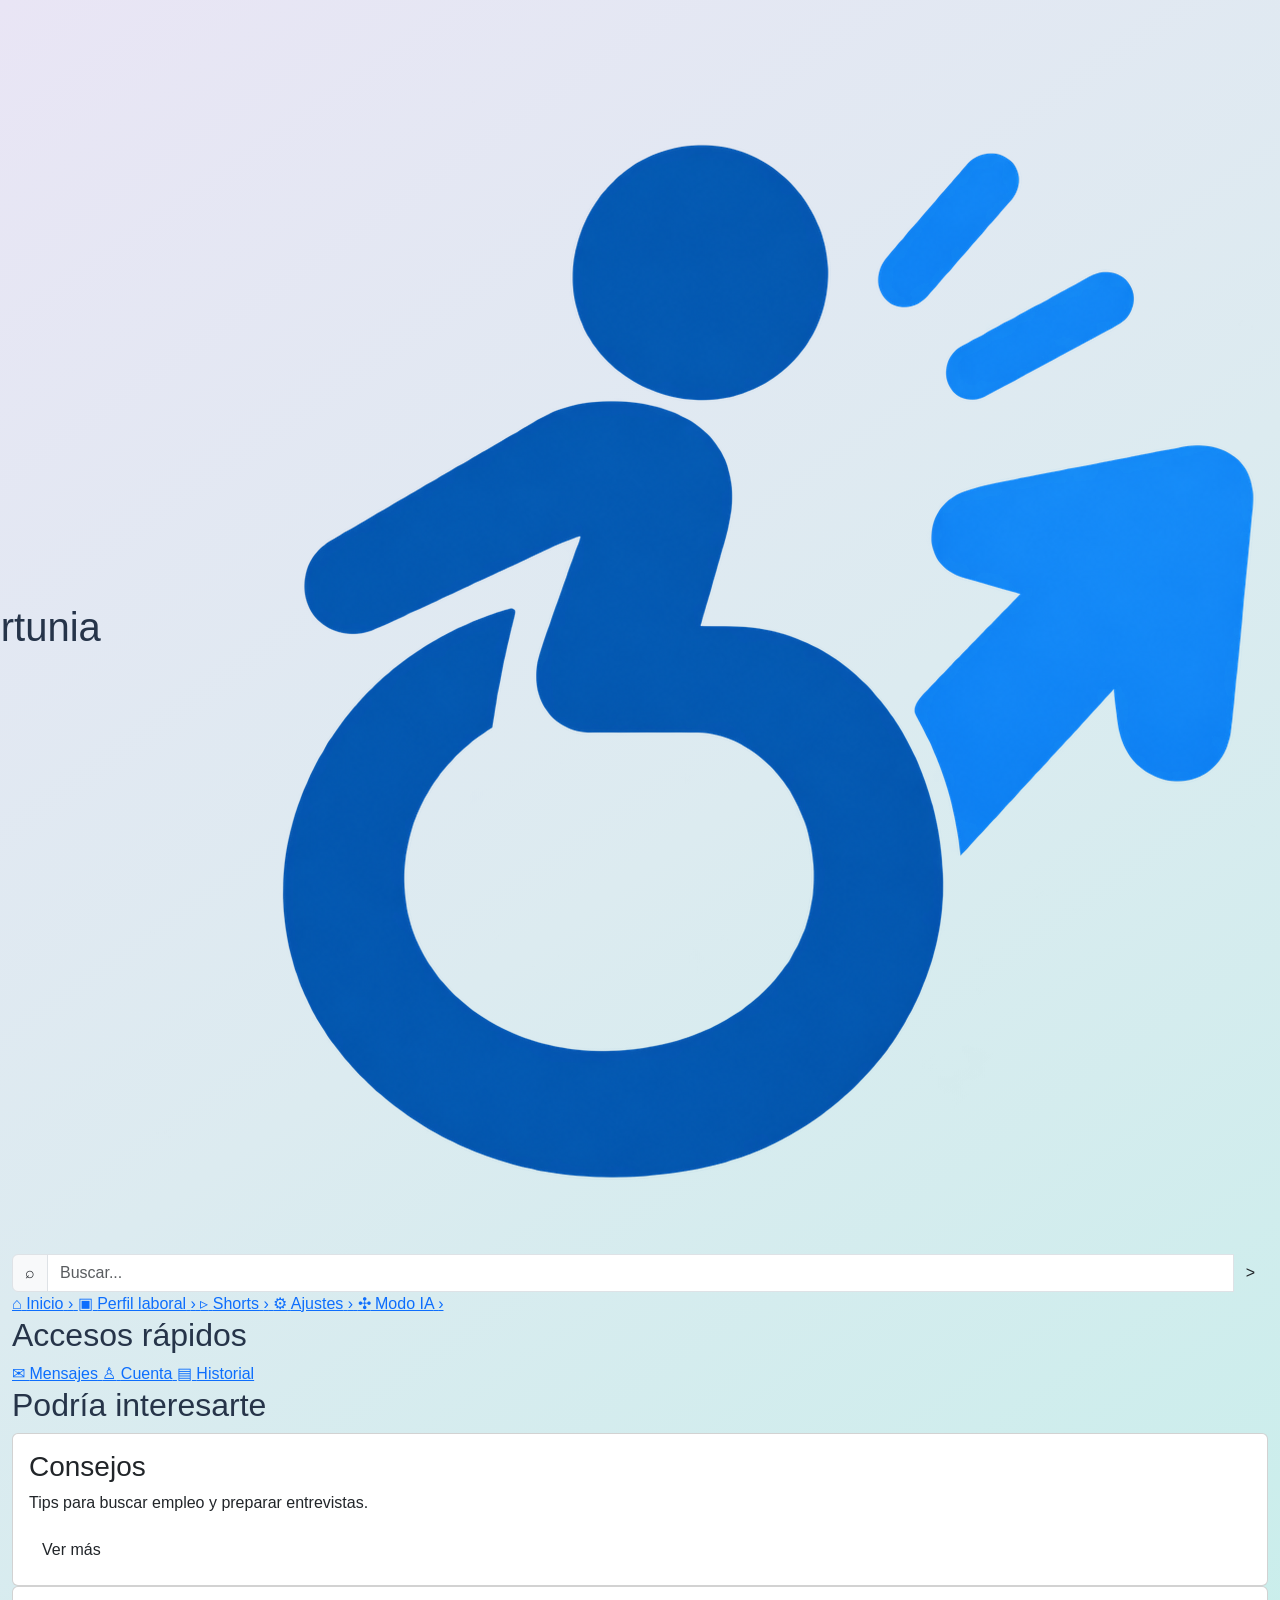
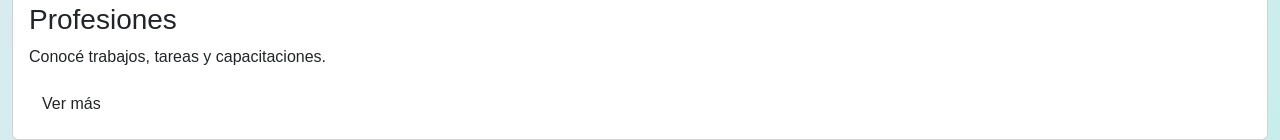
==== index.html @ 38dc9d07 "Vincule perfil laboral con home" ====
<!DOCTYPE html>
<html lang="es">
<head>
    <meta charset="UTF-8">
    <meta name="viewport" content="width=device-width, initial-scale=1.0">

    <title>Oportunia - Inicio</title>

    
    <link
        href="https://cdn.jsdelivr.net/npm/bootstrap@5.3.8/dist/css/bootstrap.min.css"
        rel="stylesheet"
    >

    
    <link rel="stylesheet" href="style.css">
</head>

<body>

    <main class="home-page container-fluid">

        
        <header class="app-header d-flex justify-content-center align-items-center">

            <h1 class="app-title mb-0">Oportunia</h1>

            
            <img
                src="./img/logo de Oportunia.png"
                alt="Logo de Oportunia"
                class="Logo_Oportunia"
            >

        </header>

        
        <form class="search-box input-group" role="search">

            <span class="input-group-text search-icon" aria-hidden="true">
                ⌕
            </span>

            <input
                type="search"
                class="form-control"
                placeholder="Buscar..."
                aria-label="Buscar"
            >

            <button
                class="btn search-button"
                type="submit"
                aria-label="Buscar"
            >
                &gt;
            </button>

        </form>


<nav class="main-menu" aria-label="Menú principal">
    <a href="#" class="menu-item active">
        <span>⌂</span>
        <span>Inicio</span>
        <span class="arrow">›</span>
    </a>

    <a href="perfil laboral/perfillaboral.html" class="menu-item">
        <span>▣</span>
        <span>Perfil laboral</span>
        <span class="arrow">›</span>
    </a>

    <a href="#" class="menu-item">
        <span>▹</span>
        <span>Shorts</span>
        <span class="arrow">›</span>
    </a>

    <a href="ajustes.html" class="menu-item">
        <span>⚙</span>
        <span>Ajustes</span>
        <span class="arrow">›</span>
    </a>

    <a href="#" class="menu-item">
        <span>✣</span>
        <span>Modo IA</span>
        <span class="arrow">›</span>
    </a>
</nav>


<section class="quick-access">
    <h2>Accesos rápidos</h2>

    <div class="quick-grid">
        <a href="#" class="quick-card">
            <span>✉</span>
            <span>Mensajes</span>
        </a>

        <a href="#" class="quick-card">
            <span>♙</span>
            <span>Cuenta</span>
        </a>

        <a href="#" class="quick-card">
            <span>▤</span>
            <span>Historial</span>
        </a>
    </div>
</section>


<section class="recommendations">
    <h2>Podría interesarte</h2>

    <div class="recommendation-grid">

        
        <article class="recommendation-card card">
            <div class="card-body">
                <div class="recommendation-icon" aria-hidden="true">
                    <i class="bi bi-lightbulb"></i>
                </div>

                <h3 class="card-title">Consejos</h3>

                <p class="card-text">
                    Tips para buscar empleo y preparar entrevistas.
                </p>

                <a href="#" class="btn recommendation-button">
                    Ver más
                </a>
            </div>
        </article>

        
        <article class="recommendation-card card">
            <div class="card-body">
                <div class="recommendation-icon" aria-hidden="true">
                    <i class="bi bi-briefcase"></i>
                </div>

                <h3 class="card-title">Profesiones</h3>

                <p class="card-text">
                    Conocé trabajos, tareas y capacitaciones.
                </p>

                <a href="#" class="btn recommendation-button">
                    Ver más
                </a>
            </div>
        </article>

    </div>
</section>

    </main>

</body>
</html>
---- style.css ----
* {
    box-sizing: border-box;
}

body {
    margin: 0;
    min-height: 100vh;
    font-family: Arial, Helvetica, sans-serif;
    color: #263449;
    background: linear-gradient(
        145deg,
        #e9e5f5 0%,
        #dcebf0 50%,
        #c8eeeb 100%
    );
}

.ajustes-container {
    min-height: 100vh;
    display: flex;
    justify-content: center;
    align-items: center;
    padding: 40px 20px;
}

.ajustes-panel {
    width: 100%;
    max-width: 430px;
    padding: 26px 22px 24px;
    border-radius: 24px;
    background: rgba(239, 241, 249, 0.60);
    box-shadow: 0 12px 35px rgba(57, 70, 101, 0.10);
}


.ajustes-header {
    display: flex;
    justify-content: center;
    align-items: center;
    gap: 12px;
    margin-bottom: 30px;
}

.ajustes-header i {
    font-size: 34px;
    color: #263449;
}

.ajustes-header h1 {
    margin: 0;
    font-size: 30px;
    font-weight: 500;
    color: #263449;
}

.menu-ajustes {
    display: flex;
    flex-direction: column;
    gap: 8px;
    margin-bottom: 34px;
}

.opcion-ajuste {
    min-height: 47px;
    display: flex;
    align-items: center;
    gap: 12px;
    padding: 9px 15px;
    border: 1px solid rgba(255, 255, 255, 0.8);
    border-radius: 28px;
    background: rgba(250, 247, 255, 0.75);
    color: #29374b;
    text-decoration: none;
    font-size: 17px;
    transition: background-color 0.2s, transform 0.2s;
}

.opcion-ajuste > i:first-child {
    width: 24px;
    font-size: 23px;
    text-align: center;
    flex-shrink: 0;
}

.opcion-ajuste span {
    flex: 1;
}

.opcion-ajuste .flecha {
    font-size: 15px;
}

.opcion-ajuste:hover {
    background: #ffffff;
    color: #1d5368;
    transform: translateX(3px);
}

.accesibilidad-panel {
    padding: 13px 12px;
    border-radius: 22px;
    background: rgba(225, 244, 238, 0.48);
}

.configuracion {
    margin-bottom: 15px;
}

.configuracion:last-child {
    margin-bottom: 0;
}

.titulo-configuracion {
    display: flex;
    align-items: center;
    gap: 10px;
    min-width: 0;
}

.titulo-configuracion > i {
    width: 25px;
    flex-shrink: 0;
    font-size: 24px;
    text-align: center;
}

.titulo-configuracion h2 {
    margin: 0;
    font-size: 17px;
    font-weight: 400;
    line-height: 1.3;
    color: #46596b;
}

.ajustes-container {
    min-height: 100vh;
    width: 100%;
    padding: 50px 7%;
    display: flex;
    justify-content: center;
    align-items: flex-start;
}

.ajustes-panel {
    width: 100%;
    max-width: 1100px;
    padding: 35px 45px;
    border-radius: 24px;
    background: rgba(239, 241, 249, 0.75);
    box-shadow: 0 12px 35px rgba(57, 70, 101, 0.10);
}

.ajustes-header {
    display: flex;
    justify-content: center;
    align-items: center;
    gap: 12px;
    width: 100%;
    margin-bottom: 30px;
    text-align: center;
}

.menu-ajustes {
    display: grid;
    grid-template-columns: repeat(2, minmax(0, 1fr));
    gap: 14px;
    margin-bottom: 35px;
}

.opcion-ajuste {
    min-height: 55px;
    padding: 12px 18px;
}

.accesibilidad-panel {
    max-width: 100%;
    padding: 22px;
}

.configuracion {
    margin-bottom: 20px;
}

.titulo-configuracion h2 {
    font-size: 18px;
}

@media (max-width: 576px) {
    .ajustes-container {
        padding: 16px 12px;
    }

    .ajustes-panel {
        padding: 22px 15px;
        border-radius: 22px;
    }

    .ajustes-header {
        justify-content: center;
        margin-bottom: 25px;
    }

    .menu-ajustes {
        grid-template-columns: 1fr;
        gap: 8px;
        margin-bottom: 28px;
    }

    .opcion-ajuste {
        min-height: 46px;
        padding: 9px 13px;
    }

    .accesibilidad-panel {
        padding: 13px 10px;
    }

    .titulo-configuracion h2 {
        font-size: 15px;
    }
}
@media (max-width: 400px) {
    .ajustes-container {
        padding: 12px 8px;
    }

    .ajustes-panel {
        padding: 18px 10px;
    }

    .opcion-ajuste {
        font-size: 14px;
        gap: 8px;
    }
}

.opciones-texto {
    display: flex;
    align-items: center;
    justify-content: space-between;
    flex-wrap: wrap;
    gap: 7px;
    margin-top: 10px;
    padding-left: 4px;
}

.opciones-texto label {
    display: inline-flex;
    align-items: center;
    gap: 4px;
    font-size: 12px;
    color: #526474;
    cursor: pointer;
}

.opciones-texto input {
    accent-color: #39b9c0;
    cursor: pointer;
}

.opciones-texto {
    display: flex;
    align-items: center;
    justify-content: space-between;
    flex-wrap: wrap;
    gap: 12px;
    margin-top: 14px;
    padding-left: 4px;
}

.opciones-texto label {
    display: inline-flex;
    align-items: center;
    gap: 7px;
    font-size: 15px;
    color: #526474;
    cursor: pointer;
}

.opciones-texto input {
    width: 18px;
    height: 18px;
    accent-color: #35b9c2;
    cursor: pointer;
}

.fila-configuracion {
    display: flex;
    align-items: center;
    justify-content: space-between;
    gap: 10px;
    min-height: 35px;
}

.fila-configuracion .titulo-configuracion {
    flex: 1;
}

.fila-configuracion small {
    display: block;
    margin-top: 1px;
    font-size: 12px;
    color: #526474;
}

.switch {
    position: relative;
    display: inline-block;
    width: 43px;
    height: 25px;
    flex-shrink: 0;
    cursor: pointer;
}

.switch input {
    width: 0;
    height: 0;
    opacity: 0;
}

.slider {
    position: absolute;
    inset: 0;
    border: 1px solid #c5d1d2;
    border-radius: 30px;
    background-color: #e6e9e9;
    transition: 0.25s;
}

.slider::before {
    content: "";
    position: absolute;
    width: 17px;
    height: 17px;
    left: 3px;
    top: 3px;
    border-radius: 50%;
    background: #ffffff;
    box-shadow: 0 1px 3px rgba(0, 0, 0, 0.15);
    transition: 0.25s;
}

.switch input:checked + .slider {
    background-color: #35b9c2;
    border-color: #35b9c2;
}

.switch input:checked + .slider::before {
    transform: translateX(18px);
}

.switch input:focus-visible + .slider {
    outline: 3px solid #536bc5;
    outline-offset: 3px;
}

@media (max-width: 576px) {
    .ajustes-container {
        padding: 16px 12px;
        align-items: flex-start;
    }

    .ajustes-panel {
        max-width: 100%;
        padding: 22px 15px 20px;
        border-radius: 22px;
        box-shadow: none;
    }

    .ajustes-header {
        margin-bottom: 25px;
    }

    .ajustes-header i {
        font-size: 30px;
    }

    .ajustes-header h1 {
        font-size: 27px;
    }

    .menu-ajustes {
        gap: 8px;
        margin-bottom: 28px;
    }

    .opcion-ajuste {
        min-height: 46px;
        padding: 9px 13px;
        font-size: 16px;
    }

    .opcion-ajuste > i:first-child {
        font-size: 22px;
    }

    .accesibilidad-panel {
        padding: 13px 10px;
    }

    .titulo-configuracion h2 {
        font-size: 15px;
    }

    .titulo-configuracion > i {
        font-size: 22px;
        width: 23px;
    }

    .opciones-texto {
        gap: 6px;
    }

    .opciones-texto label {
        font-size: 11px;
    }
}

@media (max-width: 360px) {
    .ajustes-panel {
        padding-right: 10px;
        padding-left: 10px;
    }

    .opcion-ajuste {
        gap: 8px;
        font-size: 14px;
    }

    .titulo-configuracion h2 {
        font-size: 14px;
    }

    .opciones-texto {
        justify-content: flex-start;
        gap: 10px;
    }
}
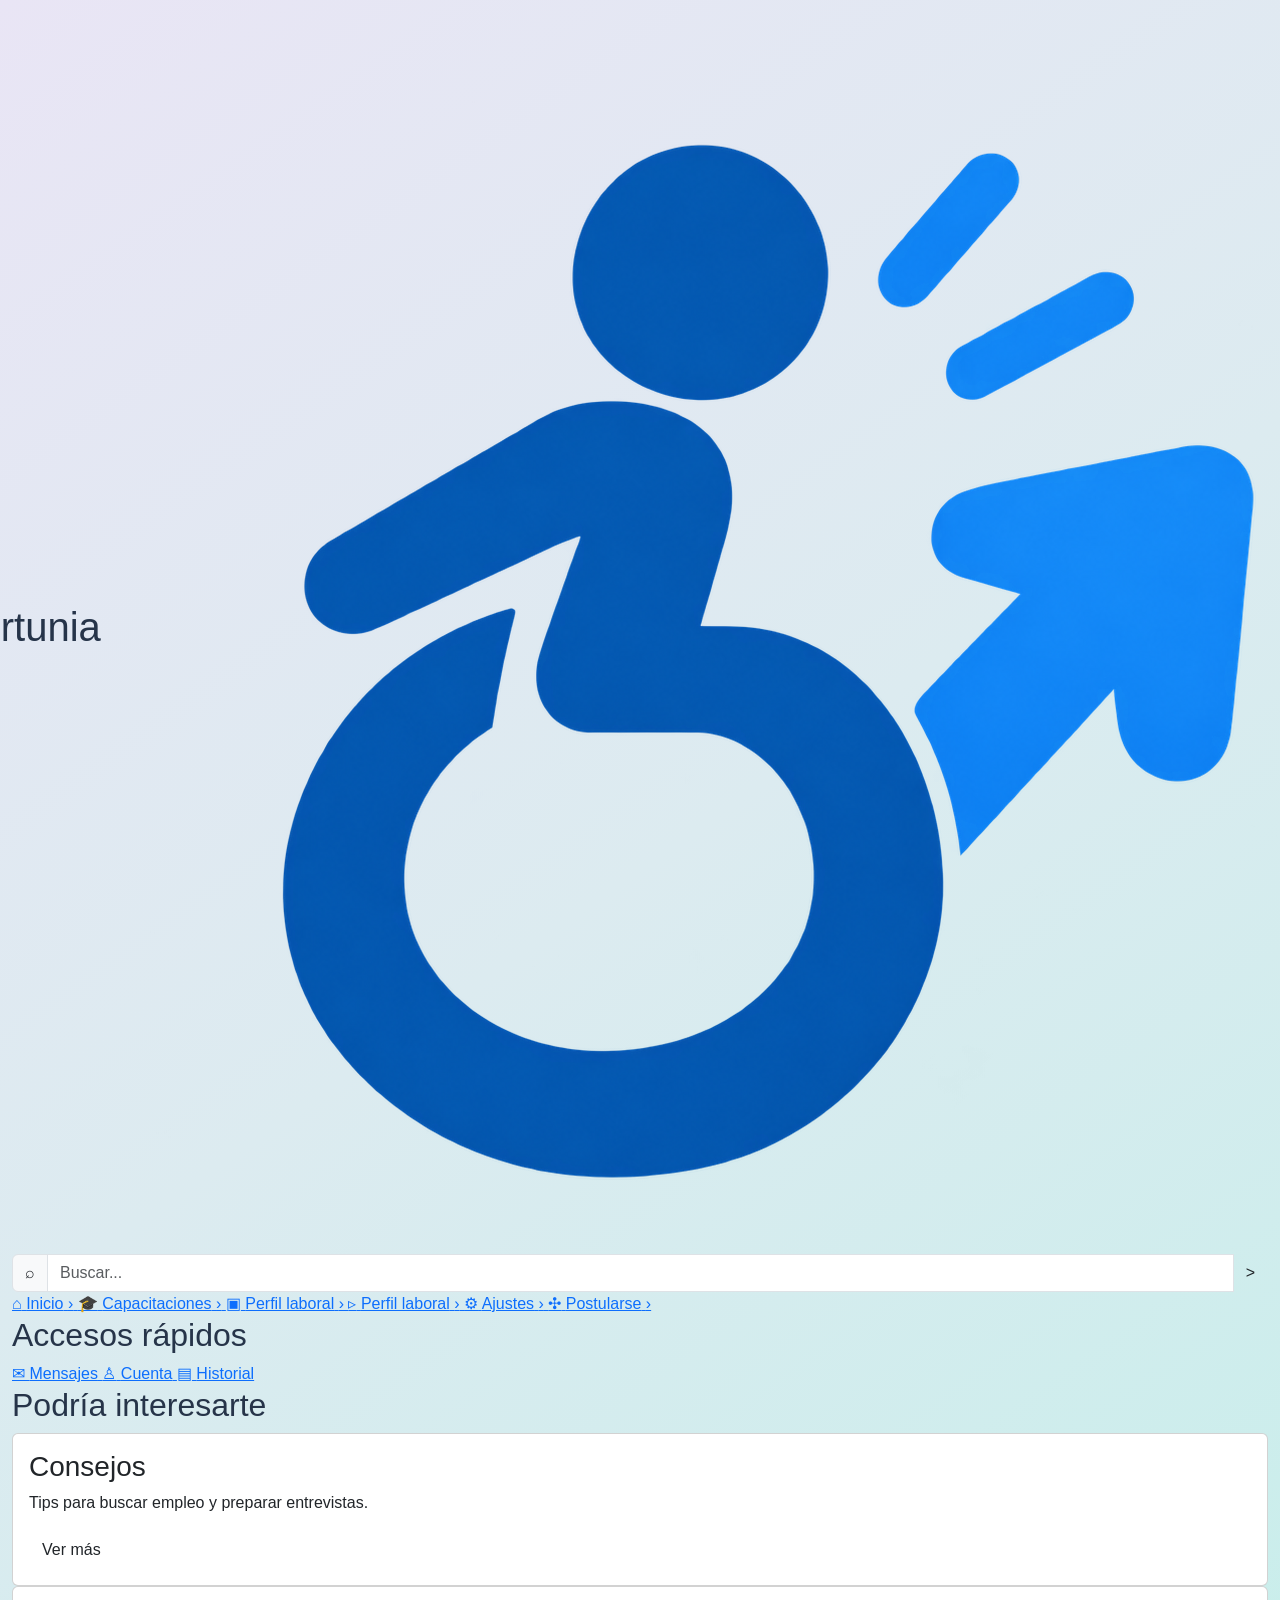
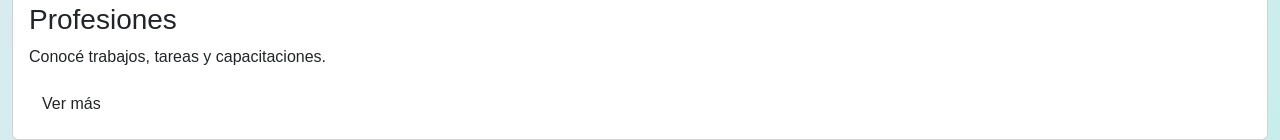
==== commit 3404665c: "Merge remote-tracking branch 'origin/dev' into feature/capacitaciones" ====
--- a/index.html
+++ b/index.html
@@ -66,6 +66,11 @@
         <span>Inicio</span>
         <span class="arrow">›</span>
     </a>
+  <a href="capacitaciones.html" class="menu-item">
+    <span>🎓</span>
+    <span>Capacitaciones</span>
+    <span class="arrow">›</span>
+</a>
 
     <a href="perfil laboral/perfillaboral.html" class="menu-item">
         <span>▣</span>
@@ -73,10 +78,11 @@
         <span class="arrow">›</span>
     </a>
 
-    <a href="#" class="menu-item">
-        <span>▹</span>
-        <span>Shorts</span>
-        <span class="arrow">›</span>
+   <a href="./perfil%20laboral/perfillaboral.html" class="menu-item">
+    <span>▹</span>
+    <span>Perfil laboral</span>
+    <span class="arrow">›</span>
+</a>
     </a>
 
     <a href="ajustes.html" class="menu-item">
@@ -87,7 +93,7 @@
 
     <a href="#" class="menu-item">
         <span>✣</span>
-        <span>Modo IA</span>
+        <span>Postularse</span>
         <span class="arrow">›</span>
     </a>
 </nav>
@@ -161,6 +167,8 @@
     </div>
 </section>
 
+
+
     </main>
 
 </body>
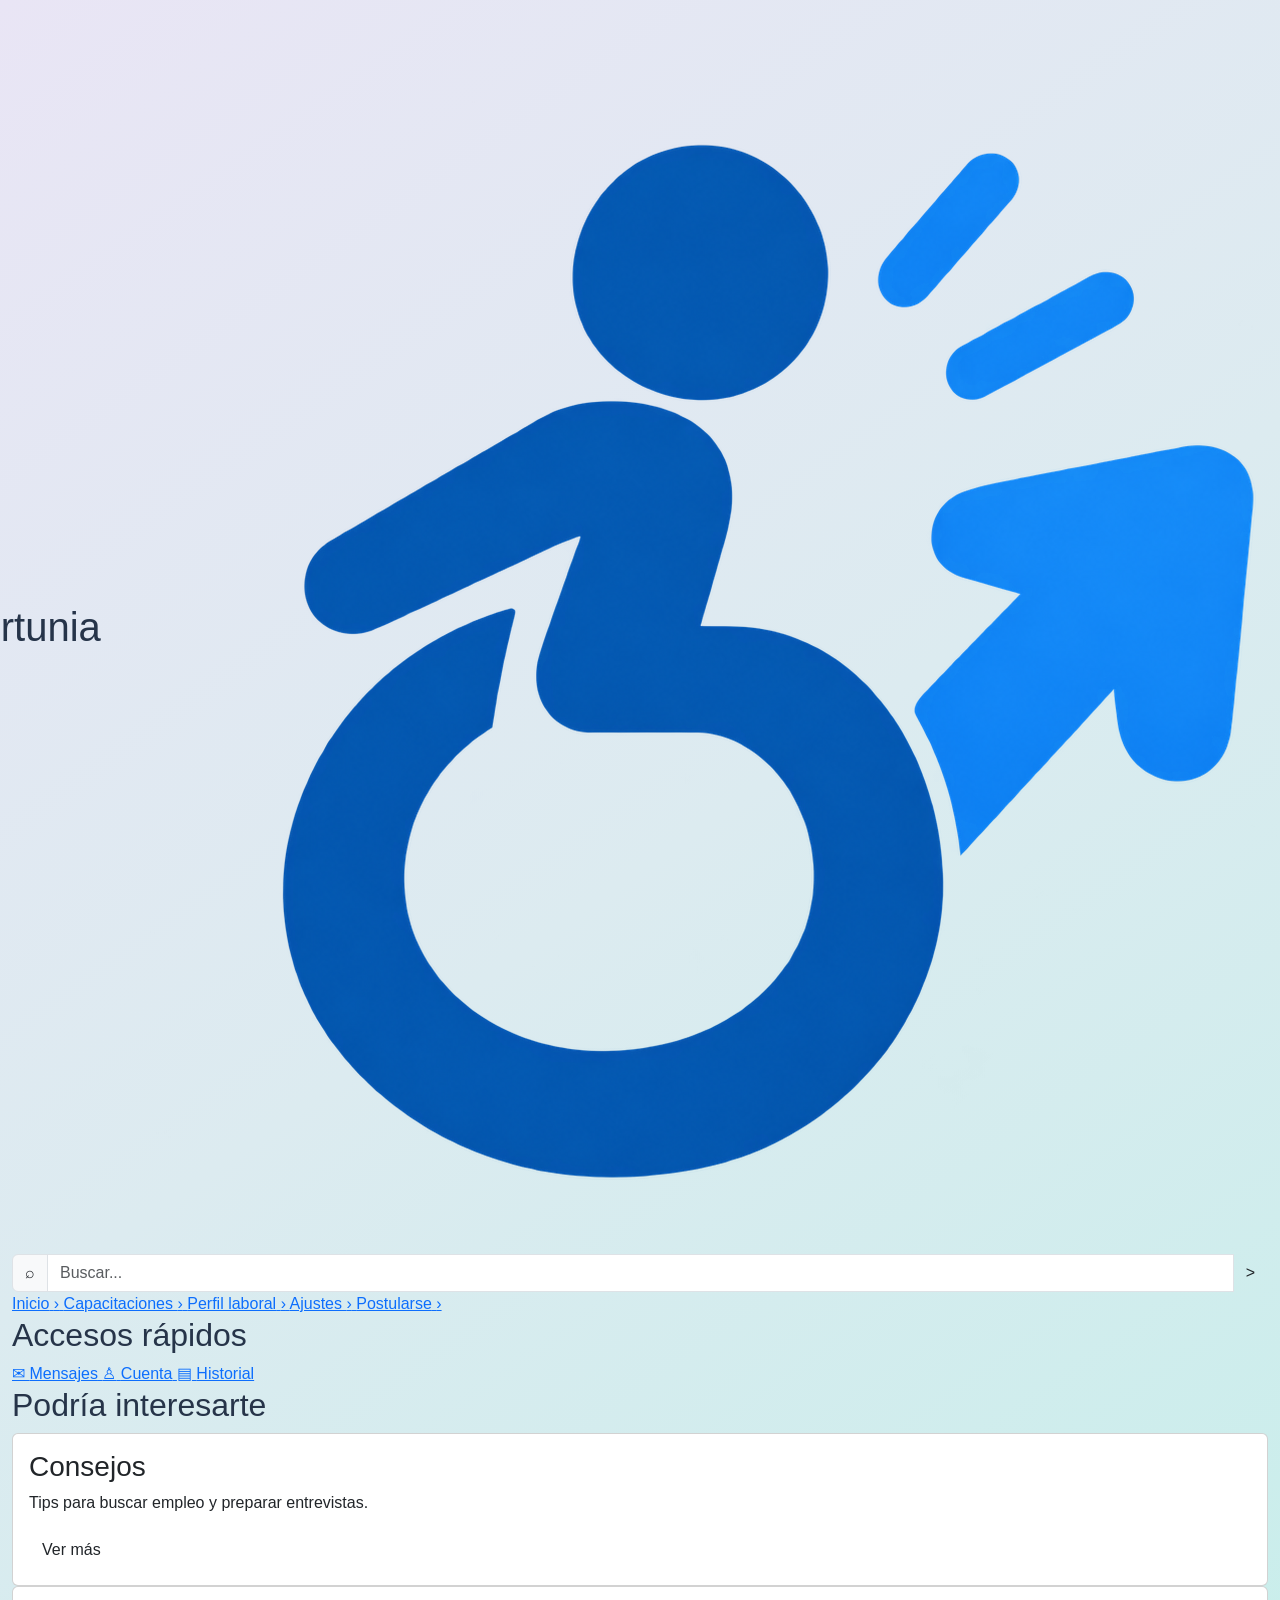
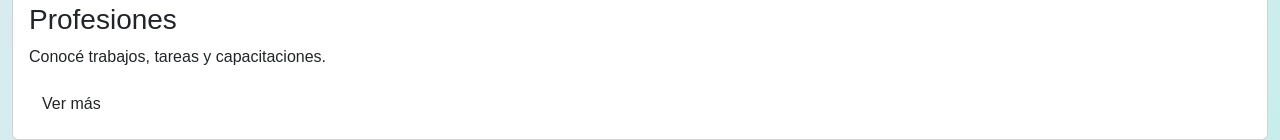
==== commit 919d07c6: "Actualiza pagina principal" ====
--- a/index.html
+++ b/index.html
@@ -62,37 +62,33 @@
 
 <nav class="main-menu" aria-label="Menú principal">
     <a href="#" class="menu-item active">
-        <span>⌂</span>
+        <span></span>
         <span>Inicio</span>
         <span class="arrow">›</span>
     </a>
   <a href="capacitaciones.html" class="menu-item">
-    <span>🎓</span>
+    <span></span>
     <span>Capacitaciones</span>
     <span class="arrow">›</span>
 </a>
 
-    <a href="perfil laboral/perfillaboral.html" class="menu-item">
-        <span>▣</span>
-        <span>Perfil laboral</span>
-        <span class="arrow">›</span>
-    </a>
+   
 
    <a href="./perfil%20laboral/perfillaboral.html" class="menu-item">
-    <span>▹</span>
+    <span></span>
     <span>Perfil laboral</span>
     <span class="arrow">›</span>
 </a>
     </a>
 
     <a href="ajustes.html" class="menu-item">
-        <span>⚙</span>
+        <span></span>
         <span>Ajustes</span>
         <span class="arrow">›</span>
     </a>
 
     <a href="#" class="menu-item">
-        <span>✣</span>
+        <span></span>
         <span>Postularse</span>
         <span class="arrow">›</span>
     </a>
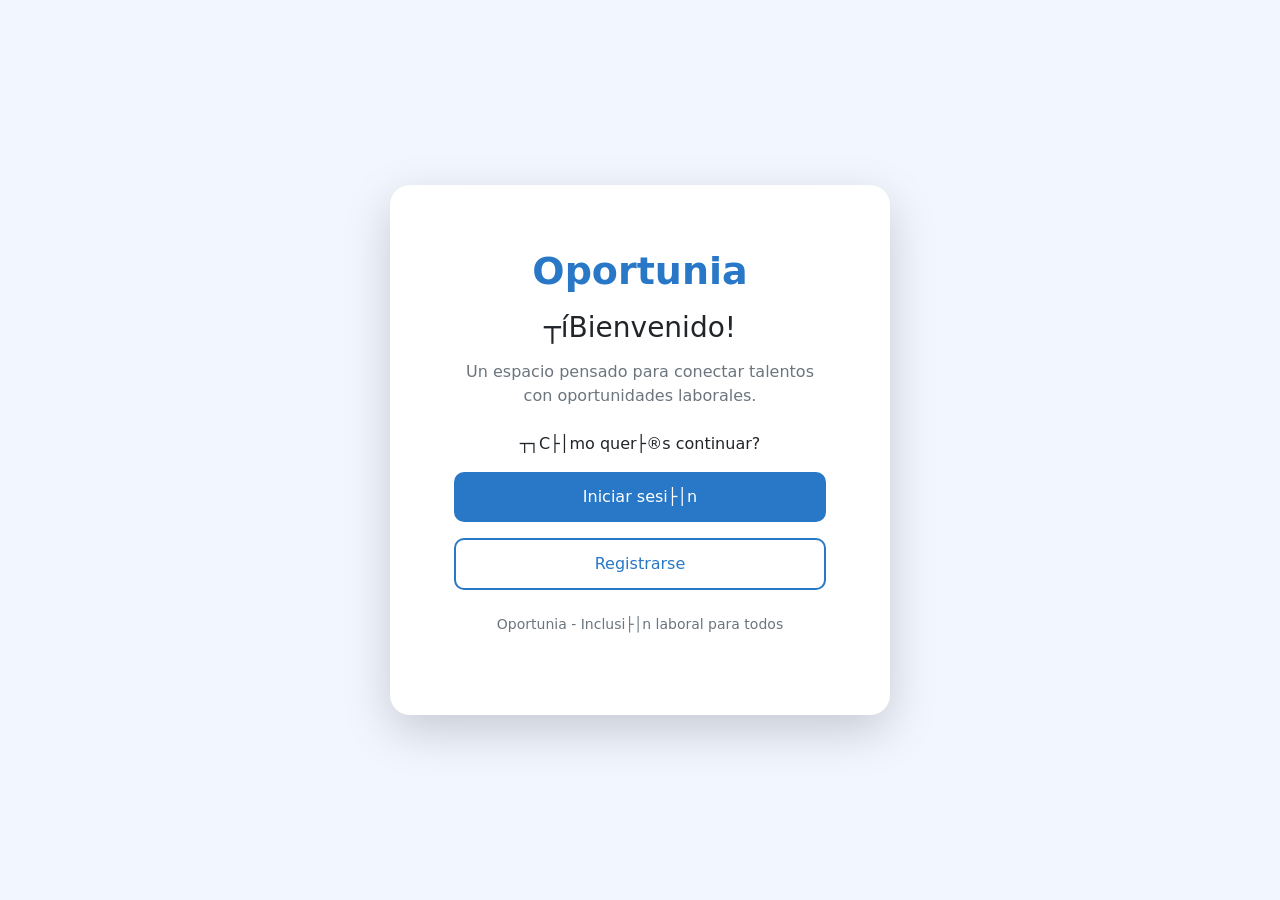
==== commit 4c1c3d5a: "Agrega bienvenida, home y ajustes de capacitaciones" ====
--- a/index.html
+++ b/index.html
@@ -1,171 +1,101 @@
-
+﻿
 <!DOCTYPE html>
 <html lang="es">
 <head>
     <meta charset="UTF-8">
     <meta name="viewport" content="width=device-width, initial-scale=1.0">
 
-    <title>Oportunia - Inicio</title>
+    <title>Bienvenido | Oportunia</title>
 
-    
-    <link
-        href="https://cdn.jsdelivr.net/npm/bootstrap@5.3.8/dist/css/bootstrap.min.css"
-        rel="stylesheet"
-    >
+    <!-- Bootstrap -->
+    <link href="https://cdn.jsdelivr.net/npm/bootstrap@5.3.3/dist/css/bootstrap.min.css" rel="stylesheet">
 
-    
-    <link rel="stylesheet" href="style.css">
+    <style>
+        body {
+            background-color: #f1f6ff;
+            min-height: 100vh;
+            display: flex;
+            align-items: center;
+            justify-content: center;
+        }
+
+        .welcome-card {
+            max-width: 500px;
+            width: 90%;
+            border: none;
+            border-radius: 20px;
+        }
+
+        .brand {
+            color: #2878c7;
+            font-size: 38px;
+            font-weight: bold;
+        }
+
+        .btn-oportunia {
+            background-color: #2878c7;
+            color: white;
+            border-radius: 10px;
+            padding: 12px;
+        }
+
+        .btn-oportunia:hover {
+            background-color: #1d5f9e;
+            color: white;
+        }
+
+        .btn-register {
+            border: 2px solid #2878c7;
+            color: #2878c7;
+            border-radius: 10px;
+            padding: 12px;
+        }
+
+        .btn-register:hover {
+            background-color: #2878c7;
+            color: white;
+        }
+    </style>
 </head>
 
 <body>
 
-    <main class="home-page container-fluid">
+    <div class="card welcome-card shadow-lg p-4 p-md-5 text-center">
 
-        
-        <header class="app-header d-flex justify-content-center align-items-center">
+        <div class="card-body">
 
-            <h1 class="app-title mb-0">Oportunia</h1>
+            <h1 class="brand mb-3">Oportunia</h1>
 
-            
-            <img
-                src="./img/logo de Oportunia.png"
-                alt="Logo de Oportunia"
-                class="Logo_Oportunia"
-            >
+            <h3 class="mb-3">┬íBienvenido!</h3>
 
-        </header>
+            <p class="text-secondary mb-4">
+                Un espacio pensado para conectar talentos
+                con oportunidades laborales.
+            </p>
 
-        
-        <form class="search-box input-group" role="search">
+            <p class="mb-3">
+                ┬┐C├│mo quer├®s continuar?
+            </p>
 
-            <span class="input-group-text search-icon" aria-hidden="true">
-                ⌕
-            </span>
+            <div class="d-grid gap-3">
 
-            <input
-                type="search"
-                class="form-control"
-                placeholder="Buscar..."
-                aria-label="Buscar"
-            >
-
-            <button
-                class="btn search-button"
-                type="submit"
-                aria-label="Buscar"
-            >
-                &gt;
-            </button>
-
-        </form>
-
-
-<nav class="main-menu" aria-label="Menú principal">
-    <a href="#" class="menu-item active">
-        <span></span>
-        <span>Inicio</span>
-        <span class="arrow">›</span>
-    </a>
-  <a href="capacitaciones.html" class="menu-item">
-    <span></span>
-    <span>Capacitaciones</span>
-    <span class="arrow">›</span>
-</a>
-
-   
-
-   <a href="./perfil%20laboral/perfillaboral.html" class="menu-item">
-    <span></span>
-    <span>Perfil laboral</span>
-    <span class="arrow">›</span>
-</a>
+    <a href="Oportunia/Inicio%20de%20sesi%C3%B3n.html" class="btn btn-oportunia">
+        Iniciar sesi├│n
     </a>
 
-    <a href="ajustes.html" class="menu-item">
-        <span></span>
-        <span>Ajustes</span>
-        <span class="arrow">›</span>
+    <a href="Oportunia/registro.html" class="btn btn-register">
+        Registrarse
     </a>
 
-    <a href="#" class="menu-item">
-        <span></span>
-        <span>Postularse</span>
-        <span class="arrow">›</span>
-    </a>
-</nav>
+</div>
 
+            <p class="text-secondary mt-4 small">
+                Oportunia - Inclusi├│n laboral para todos
+            </p>
 
-<section class="quick-access">
-    <h2>Accesos rápidos</h2>
-
-    <div class="quick-grid">
-        <a href="#" class="quick-card">
-            <span>✉</span>
-            <span>Mensajes</span>
-        </a>
-
-        <a href="#" class="quick-card">
-            <span>♙</span>
-            <span>Cuenta</span>
-        </a>
-
-        <a href="#" class="quick-card">
-            <span>▤</span>
-            <span>Historial</span>
-        </a>
-    </div>
-</section>
-
-
-<section class="recommendations">
-    <h2>Podría interesarte</h2>
-
-    <div class="recommendation-grid">
-
-        
-        <article class="recommendation-card card">
-            <div class="card-body">
-                <div class="recommendation-icon" aria-hidden="true">
-                    <i class="bi bi-lightbulb"></i>
-                </div>
-
-                <h3 class="card-title">Consejos</h3>
-
-                <p class="card-text">
-                    Tips para buscar empleo y preparar entrevistas.
-                </p>
-
-                <a href="#" class="btn recommendation-button">
-                    Ver más
-                </a>
-            </div>
-        </article>
-
-        
-        <article class="recommendation-card card">
-            <div class="card-body">
-                <div class="recommendation-icon" aria-hidden="true">
-                    <i class="bi bi-briefcase"></i>
-                </div>
-
-                <h3 class="card-title">Profesiones</h3>
-
-                <p class="card-text">
-                    Conocé trabajos, tareas y capacitaciones.
-                </p>
-
-                <a href="#" class="btn recommendation-button">
-                    Ver más
-                </a>
-            </div>
-        </article>
+        </div>
 
     </div>
-</section>
-
-
-
-    </main>
 
 </body>
 </html>
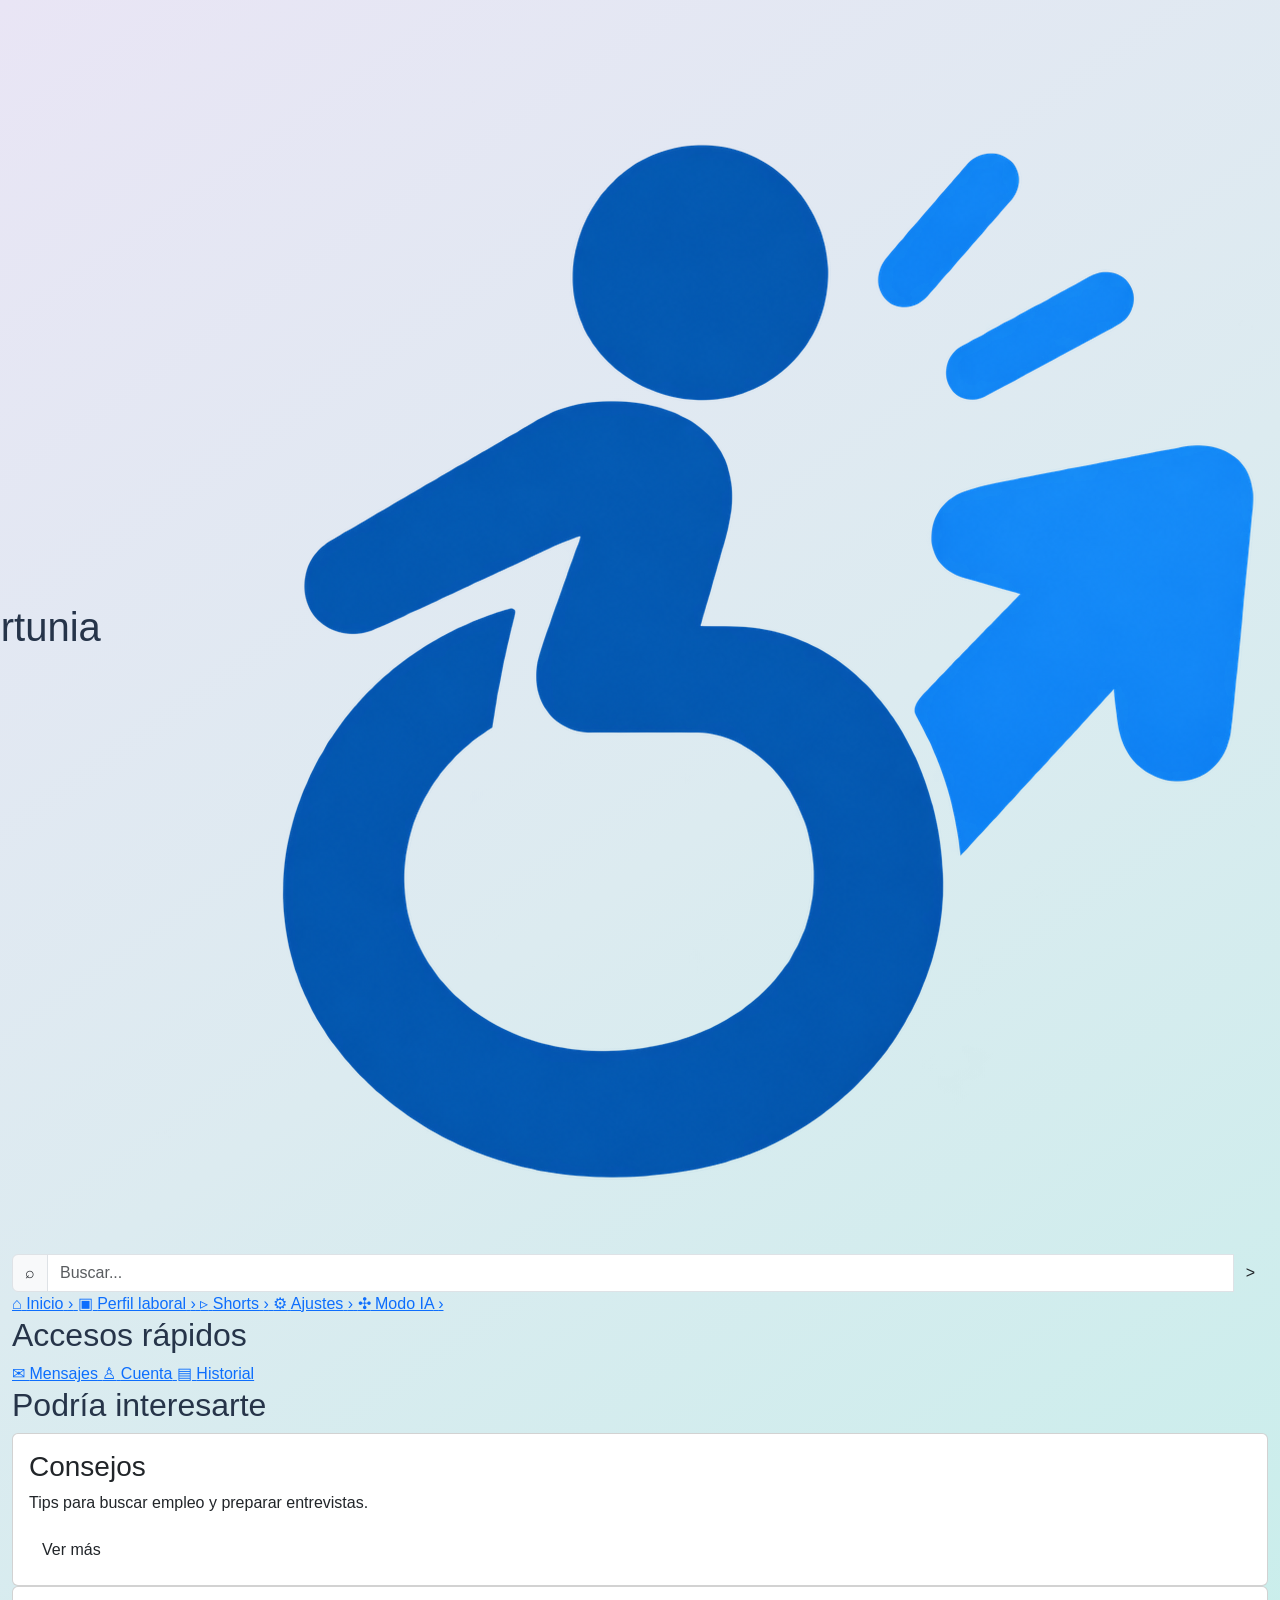
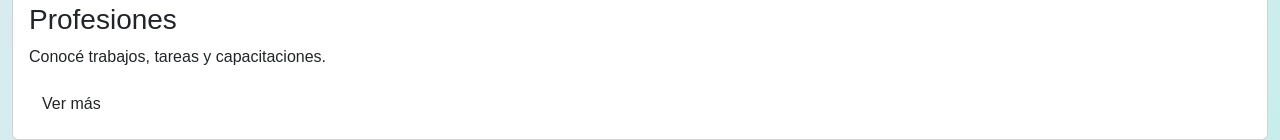
==== commit 32a7c8bf: "Revert "Agrega bienvenida, home y ajustes de capacitaciones" This reverts commit 4c1c3d5ad28acde085f" ====
--- a/index.html
+++ b/index.html
@@ -1,101 +1,167 @@
-﻿
+
 <!DOCTYPE html>
 <html lang="es">
 <head>
     <meta charset="UTF-8">
     <meta name="viewport" content="width=device-width, initial-scale=1.0">
 
-    <title>Bienvenido | Oportunia</title>
+    <title>Oportunia - Inicio</title>
 
-    <!-- Bootstrap -->
-    <link href="https://cdn.jsdelivr.net/npm/bootstrap@5.3.3/dist/css/bootstrap.min.css" rel="stylesheet">
+    
+    <link
+        href="https://cdn.jsdelivr.net/npm/bootstrap@5.3.8/dist/css/bootstrap.min.css"
+        rel="stylesheet"
+    >
 
-    <style>
-        body {
-            background-color: #f1f6ff;
-            min-height: 100vh;
-            display: flex;
-            align-items: center;
-            justify-content: center;
-        }
-
-        .welcome-card {
-            max-width: 500px;
-            width: 90%;
-            border: none;
-            border-radius: 20px;
-        }
-
-        .brand {
-            color: #2878c7;
-            font-size: 38px;
-            font-weight: bold;
-        }
-
-        .btn-oportunia {
-            background-color: #2878c7;
-            color: white;
-            border-radius: 10px;
-            padding: 12px;
-        }
-
-        .btn-oportunia:hover {
-            background-color: #1d5f9e;
-            color: white;
-        }
-
-        .btn-register {
-            border: 2px solid #2878c7;
-            color: #2878c7;
-            border-radius: 10px;
-            padding: 12px;
-        }
-
-        .btn-register:hover {
-            background-color: #2878c7;
-            color: white;
-        }
-    </style>
+    
+    <link rel="stylesheet" href="style.css">
 </head>
 
 <body>
 
-    <div class="card welcome-card shadow-lg p-4 p-md-5 text-center">
+    <main class="home-page container-fluid">
 
-        <div class="card-body">
+        
+        <header class="app-header d-flex justify-content-center align-items-center">
 
-            <h1 class="brand mb-3">Oportunia</h1>
+            <h1 class="app-title mb-0">Oportunia</h1>
 
-            <h3 class="mb-3">┬íBienvenido!</h3>
+            
+            <img
+                src="./img/logo de Oportunia.png"
+                alt="Logo de Oportunia"
+                class="Logo_Oportunia"
+            >
 
-            <p class="text-secondary mb-4">
-                Un espacio pensado para conectar talentos
-                con oportunidades laborales.
-            </p>
+        </header>
 
-            <p class="mb-3">
-                ┬┐C├│mo quer├®s continuar?
-            </p>
+        
+        <form class="search-box input-group" role="search">
 
-            <div class="d-grid gap-3">
+            <span class="input-group-text search-icon" aria-hidden="true">
+                ⌕
+            </span>
 
-    <a href="Oportunia/Inicio%20de%20sesi%C3%B3n.html" class="btn btn-oportunia">
-        Iniciar sesi├│n
+            <input
+                type="search"
+                class="form-control"
+                placeholder="Buscar..."
+                aria-label="Buscar"
+            >
+
+            <button
+                class="btn search-button"
+                type="submit"
+                aria-label="Buscar"
+            >
+                &gt;
+            </button>
+
+        </form>
+
+
+<nav class="main-menu" aria-label="Menú principal">
+    <a href="#" class="menu-item active">
+        <span>⌂</span>
+        <span>Inicio</span>
+        <span class="arrow">›</span>
     </a>
 
-    <a href="Oportunia/registro.html" class="btn btn-register">
-        Registrarse
+    <a href="perfil laboral/perfillaboral.html" class="menu-item">
+        <span>▣</span>
+        <span>Perfil laboral</span>
+        <span class="arrow">›</span>
     </a>
 
-</div>
+    <a href="#" class="menu-item">
+        <span>▹</span>
+        <span>Shorts</span>
+        <span class="arrow">›</span>
+    </a>
 
-            <p class="text-secondary mt-4 small">
-                Oportunia - Inclusi├│n laboral para todos
-            </p>
+    <a href="ajustes.html" class="menu-item">
+        <span>⚙</span>
+        <span>Ajustes</span>
+        <span class="arrow">›</span>
+    </a>
 
-        </div>
+    <a href="#" class="menu-item">
+        <span>✣</span>
+        <span>Modo IA</span>
+        <span class="arrow">›</span>
+    </a>
+</nav>
+
+
+<section class="quick-access">
+    <h2>Accesos rápidos</h2>
+
+    <div class="quick-grid">
+        <a href="#" class="quick-card">
+            <span>✉</span>
+            <span>Mensajes</span>
+        </a>
+
+        <a href="#" class="quick-card">
+            <span>♙</span>
+            <span>Cuenta</span>
+        </a>
+
+        <a href="#" class="quick-card">
+            <span>▤</span>
+            <span>Historial</span>
+        </a>
+    </div>
+</section>
+
+
+<section class="recommendations">
+    <h2>Podría interesarte</h2>
+
+    <div class="recommendation-grid">
+
+        
+        <article class="recommendation-card card">
+            <div class="card-body">
+                <div class="recommendation-icon" aria-hidden="true">
+                    <i class="bi bi-lightbulb"></i>
+                </div>
+
+                <h3 class="card-title">Consejos</h3>
+
+                <p class="card-text">
+                    Tips para buscar empleo y preparar entrevistas.
+                </p>
+
+                <a href="#" class="btn recommendation-button">
+                    Ver más
+                </a>
+            </div>
+        </article>
+
+        
+        <article class="recommendation-card card">
+            <div class="card-body">
+                <div class="recommendation-icon" aria-hidden="true">
+                    <i class="bi bi-briefcase"></i>
+                </div>
+
+                <h3 class="card-title">Profesiones</h3>
+
+                <p class="card-text">
+                    Conocé trabajos, tareas y capacitaciones.
+                </p>
+
+                <a href="#" class="btn recommendation-button">
+                    Ver más
+                </a>
+            </div>
+        </article>
 
     </div>
+</section>
+
+    </main>
 
 </body>
 </html>
--- a/style.css
+++ b/style.css
@@ -0,0 +1,439 @@
+
+* {
+    box-sizing: border-box;
+}
+
+body {
+    margin: 0;
+    min-height: 100vh;
+    font-family: Arial, Helvetica, sans-serif;
+    color: #263449;
+    background: linear-gradient(
+        145deg,
+        #e9e5f5 0%,
+        #dcebf0 50%,
+        #c8eeeb 100%
+    );
+}
+
+.ajustes-container {
+    min-height: 100vh;
+    display: flex;
+    justify-content: center;
+    align-items: center;
+    padding: 40px 20px;
+}
+
+.ajustes-panel {
+    width: 100%;
+    max-width: 430px;
+    padding: 26px 22px 24px;
+    border-radius: 24px;
+    background: rgba(239, 241, 249, 0.60);
+    box-shadow: 0 12px 35px rgba(57, 70, 101, 0.10);
+}
+
+
+.ajustes-header {
+    display: flex;
+    justify-content: center;
+    align-items: center;
+    gap: 12px;
+    margin-bottom: 30px;
+}
+
+.ajustes-header i {
+    font-size: 34px;
+    color: #263449;
+}
+
+.ajustes-header h1 {
+    margin: 0;
+    font-size: 30px;
+    font-weight: 500;
+    color: #263449;
+}
+
+.menu-ajustes {
+    display: flex;
+    flex-direction: column;
+    gap: 8px;
+    margin-bottom: 34px;
+}
+
+.opcion-ajuste {
+    min-height: 47px;
+    display: flex;
+    align-items: center;
+    gap: 12px;
+    padding: 9px 15px;
+    border: 1px solid rgba(255, 255, 255, 0.8);
+    border-radius: 28px;
+    background: rgba(250, 247, 255, 0.75);
+    color: #29374b;
+    text-decoration: none;
+    font-size: 17px;
+    transition: background-color 0.2s, transform 0.2s;
+}
+
+.opcion-ajuste > i:first-child {
+    width: 24px;
+    font-size: 23px;
+    text-align: center;
+    flex-shrink: 0;
+}
+
+.opcion-ajuste span {
+    flex: 1;
+}
+
+.opcion-ajuste .flecha {
+    font-size: 15px;
+}
+
+.opcion-ajuste:hover {
+    background: #ffffff;
+    color: #1d5368;
+    transform: translateX(3px);
+}
+
+.accesibilidad-panel {
+    padding: 13px 12px;
+    border-radius: 22px;
+    background: rgba(225, 244, 238, 0.48);
+}
+
+.configuracion {
+    margin-bottom: 15px;
+}
+
+.configuracion:last-child {
+    margin-bottom: 0;
+}
+
+.titulo-configuracion {
+    display: flex;
+    align-items: center;
+    gap: 10px;
+    min-width: 0;
+}
+
+.titulo-configuracion > i {
+    width: 25px;
+    flex-shrink: 0;
+    font-size: 24px;
+    text-align: center;
+}
+
+.titulo-configuracion h2 {
+    margin: 0;
+    font-size: 17px;
+    font-weight: 400;
+    line-height: 1.3;
+    color: #46596b;
+}
+
+.ajustes-container {
+    min-height: 100vh;
+    width: 100%;
+    padding: 50px 7%;
+    display: flex;
+    justify-content: center;
+    align-items: flex-start;
+}
+
+.ajustes-panel {
+    width: 100%;
+    max-width: 1100px;
+    padding: 35px 45px;
+    border-radius: 24px;
+    background: rgba(239, 241, 249, 0.75);
+    box-shadow: 0 12px 35px rgba(57, 70, 101, 0.10);
+}
+
+.ajustes-header {
+    display: flex;
+    justify-content: center;
+    align-items: center;
+    gap: 12px;
+    width: 100%;
+    margin-bottom: 30px;
+    text-align: center;
+}
+
+.menu-ajustes {
+    display: grid;
+    grid-template-columns: repeat(2, minmax(0, 1fr));
+    gap: 14px;
+    margin-bottom: 35px;
+}
+
+.opcion-ajuste {
+    min-height: 55px;
+    padding: 12px 18px;
+}
+
+.accesibilidad-panel {
+    max-width: 100%;
+    padding: 22px;
+}
+
+.configuracion {
+    margin-bottom: 20px;
+}
+
+.titulo-configuracion h2 {
+    font-size: 18px;
+}
+
+@media (max-width: 576px) {
+    .ajustes-container {
+        padding: 16px 12px;
+    }
+
+    .ajustes-panel {
+        padding: 22px 15px;
+        border-radius: 22px;
+    }
+
+    .ajustes-header {
+        justify-content: center;
+        margin-bottom: 25px;
+    }
+
+    .menu-ajustes {
+        grid-template-columns: 1fr;
+        gap: 8px;
+        margin-bottom: 28px;
+    }
+
+    .opcion-ajuste {
+        min-height: 46px;
+        padding: 9px 13px;
+    }
+
+    .accesibilidad-panel {
+        padding: 13px 10px;
+    }
+
+    .titulo-configuracion h2 {
+        font-size: 15px;
+    }
+}
+@media (max-width: 400px) {
+    .ajustes-container {
+        padding: 12px 8px;
+    }
+
+    .ajustes-panel {
+        padding: 18px 10px;
+    }
+
+    .opcion-ajuste {
+        font-size: 14px;
+        gap: 8px;
+    }
+}
+
+.opciones-texto {
+    display: flex;
+    align-items: center;
+    justify-content: space-between;
+    flex-wrap: wrap;
+    gap: 7px;
+    margin-top: 10px;
+    padding-left: 4px;
+}
+
+.opciones-texto label {
+    display: inline-flex;
+    align-items: center;
+    gap: 4px;
+    font-size: 12px;
+    color: #526474;
+    cursor: pointer;
+}
+
+.opciones-texto input {
+    accent-color: #39b9c0;
+    cursor: pointer;
+}
+
+.opciones-texto {
+    display: flex;
+    align-items: center;
+    justify-content: space-between;
+    flex-wrap: wrap;
+    gap: 12px;
+    margin-top: 14px;
+    padding-left: 4px;
+}
+
+.opciones-texto label {
+    display: inline-flex;
+    align-items: center;
+    gap: 7px;
+    font-size: 15px;
+    color: #526474;
+    cursor: pointer;
+}
+
+.opciones-texto input {
+    width: 18px;
+    height: 18px;
+    accent-color: #35b9c2;
+    cursor: pointer;
+}
+
+.fila-configuracion {
+    display: flex;
+    align-items: center;
+    justify-content: space-between;
+    gap: 10px;
+    min-height: 35px;
+}
+
+.fila-configuracion .titulo-configuracion {
+    flex: 1;
+}
+
+.fila-configuracion small {
+    display: block;
+    margin-top: 1px;
+    font-size: 12px;
+    color: #526474;
+}
+
+.switch {
+    position: relative;
+    display: inline-block;
+    width: 43px;
+    height: 25px;
+    flex-shrink: 0;
+    cursor: pointer;
+}
+
+.switch input {
+    width: 0;
+    height: 0;
+    opacity: 0;
+}
+
+.slider {
+    position: absolute;
+    inset: 0;
+    border: 1px solid #c5d1d2;
+    border-radius: 30px;
+    background-color: #e6e9e9;
+    transition: 0.25s;
+}
+
+.slider::before {
+    content: "";
+    position: absolute;
+    width: 17px;
+    height: 17px;
+    left: 3px;
+    top: 3px;
+    border-radius: 50%;
+    background: #ffffff;
+    box-shadow: 0 1px 3px rgba(0, 0, 0, 0.15);
+    transition: 0.25s;
+}
+
+.switch input:checked + .slider {
+    background-color: #35b9c2;
+    border-color: #35b9c2;
+}
+
+.switch input:checked + .slider::before {
+    transform: translateX(18px);
+}
+
+.switch input:focus-visible + .slider {
+    outline: 3px solid #536bc5;
+    outline-offset: 3px;
+}
+
+@media (max-width: 576px) {
+    .ajustes-container {
+        padding: 16px 12px;
+        align-items: flex-start;
+    }
+
+    .ajustes-panel {
+        max-width: 100%;
+        padding: 22px 15px 20px;
+        border-radius: 22px;
+        box-shadow: none;
+    }
+
+    .ajustes-header {
+        margin-bottom: 25px;
+    }
+
+    .ajustes-header i {
+        font-size: 30px;
+    }
+
+    .ajustes-header h1 {
+        font-size: 27px;
+    }
+
+    .menu-ajustes {
+        gap: 8px;
+        margin-bottom: 28px;
+    }
+
+    .opcion-ajuste {
+        min-height: 46px;
+        padding: 9px 13px;
+        font-size: 16px;
+    }
+
+    .opcion-ajuste > i:first-child {
+        font-size: 22px;
+    }
+
+    .accesibilidad-panel {
+        padding: 13px 10px;
+    }
+
+    .titulo-configuracion h2 {
+        font-size: 15px;
+    }
+
+    .titulo-configuracion > i {
+        font-size: 22px;
+        width: 23px;
+    }
+
+    .opciones-texto {
+        gap: 6px;
+    }
+
+    .opciones-texto label {
+        font-size: 11px;
+    }
+}
+
+@media (max-width: 360px) {
+    .ajustes-panel {
+        padding-right: 10px;
+        padding-left: 10px;
+    }
+
+    .opcion-ajuste {
+        gap: 8px;
+        font-size: 14px;
+    }
+
+    .titulo-configuracion h2 {
+        font-size: 14px;
+    }
+
+    .opciones-texto {
+        justify-content: flex-start;
+        gap: 10px;
+    }
+}
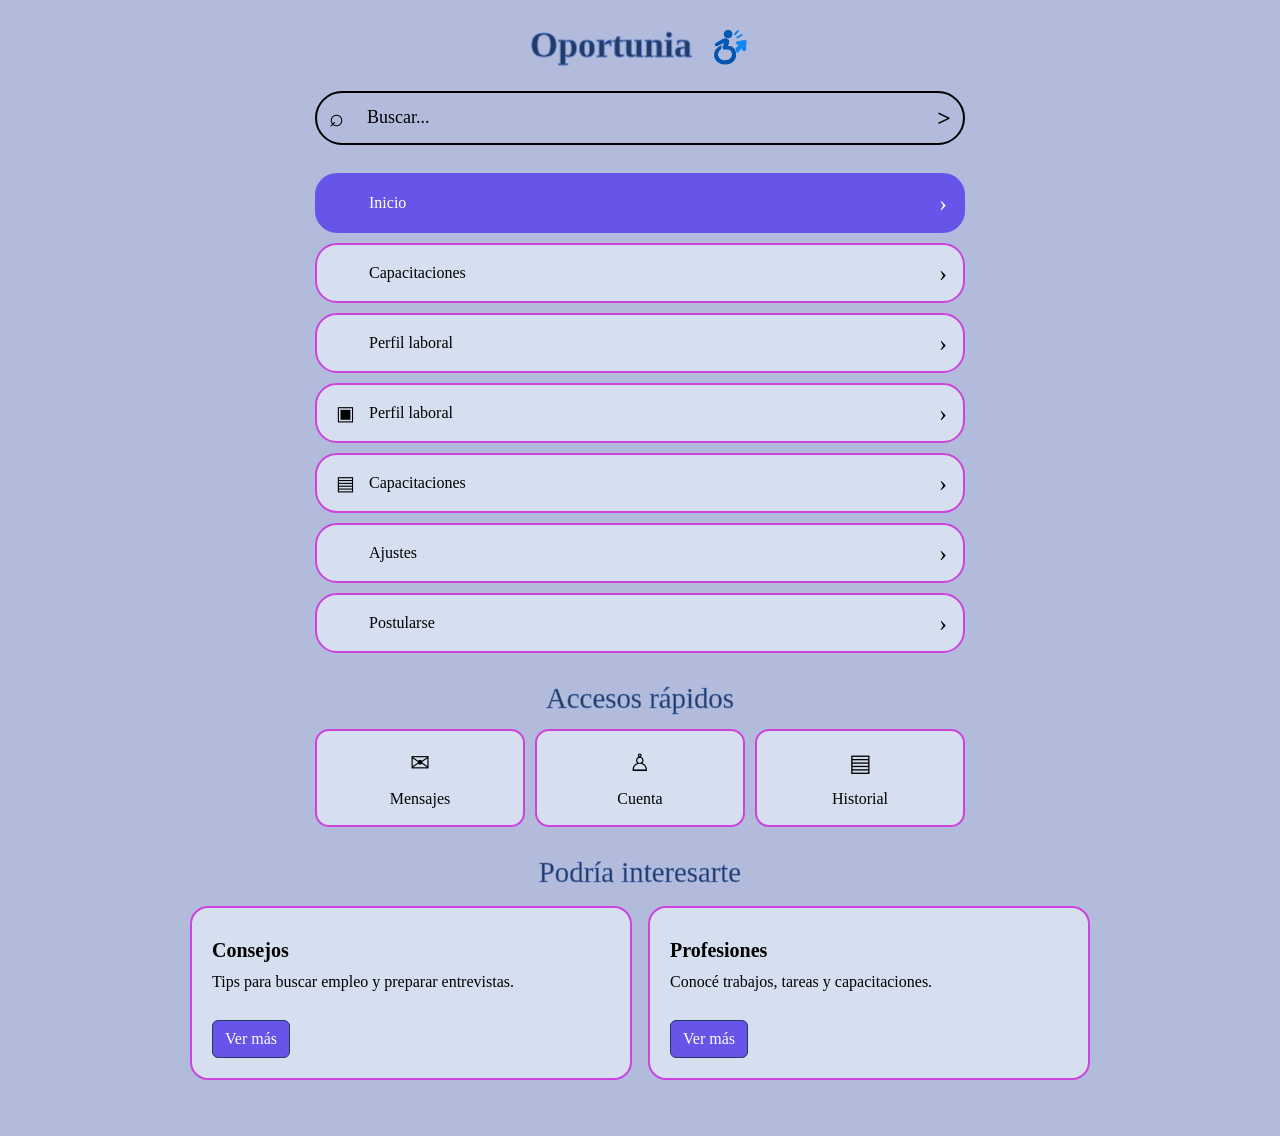
==== commit 074b666d: "cambio el nombre" ====
--- a/index.html
+++ b/index.html
@@ -1,4 +1,4 @@
-
+﻿
 <!DOCTYPE html>
 <html lang="es">
 <head>
@@ -62,9 +62,23 @@
 
 <nav class="main-menu" aria-label="Menú principal">
     <a href="#" class="menu-item active">
-        <span>⌂</span>
+        <span></span>
         <span>Inicio</span>
         <span class="arrow">›</span>
+    </a>
+  <a href="capacitaciones.html" class="menu-item">
+    <span></span>
+    <span>Capacitaciones</span>
+    <span class="arrow">›</span>
+</a>
+
+   
+
+   <a href="./perfil%20laboral/perfillaboral.html" class="menu-item">
+    <span></span>
+    <span>Perfil laboral</span>
+    <span class="arrow">›</span>
+</a>
     </a>
 
     <a href="perfil laboral/perfillaboral.html" class="menu-item">
@@ -73,21 +87,21 @@
         <span class="arrow">›</span>
     </a>
 
-    <a href="#" class="menu-item">
-        <span>▹</span>
-        <span>Shorts</span>
-        <span class="arrow">›</span>
-    </a>
+   <a href="capacitaciones.html" class="menu-item">
+    <span>▤</span>
+    <span>Capacitaciones</span>
+    <span class="arrow">›</span>
+</a>
 
     <a href="ajustes.html" class="menu-item">
-        <span>⚙</span>
+        <span></span>
         <span>Ajustes</span>
         <span class="arrow">›</span>
     </a>
 
     <a href="#" class="menu-item">
-        <span>✣</span>
-        <span>Modo IA</span>
+        <span></span>
+        <span>Postularse</span>
         <span class="arrow">›</span>
     </a>
 </nav>
@@ -161,6 +175,8 @@
     </div>
 </section>
 
+
+
     </main>
 
 </body>
--- a/style.css
+++ b/style.css
@@ -1,439 +1,563 @@
 
-* {
-    box-sizing: border-box;
-}
 
 body {
+    min-height: 100vh;
     margin: 0;
+    padding: 0;
+    background-color: #B2BBDB;
+    font-family: Georgia, "Times New Roman", serif;
+}
+
+
+.home-page {
+    width: 100%;
+    max-width: 1100px;
     min-height: 100vh;
-    font-family: Arial, Helvetica, sans-serif;
-    color: #263449;
-    background: linear-gradient(
-        145deg,
-        #e9e5f5 0%,
-        #dcebf0 50%,
-        #c8eeeb 100%
-    );
-}
-
-.ajustes-container {
-    min-height: 100vh;
-    display: flex;
-    justify-content: center;
-    align-items: center;
-    padding: 40px 20px;
-}
-
-.ajustes-panel {
-    width: 100%;
-    max-width: 430px;
-    padding: 26px 22px 24px;
-    border-radius: 24px;
-    background: rgba(239, 241, 249, 0.60);
-    box-shadow: 0 12px 35px rgba(57, 70, 101, 0.10);
-}
-
-
-.ajustes-header {
-    display: flex;
-    justify-content: center;
+    margin: 0 auto;
+    padding: 24px clamp(16px, 4vw, 40px);
+    background-color: #B2BBDB;
+}
+
+
+.app-header {
+    gap: 16px;
+    margin-bottom: 24px;
+}
+
+
+.app-title {
+    color: #243A63;
+    -webkit-text-stroke: 1px #5E80C8;
+    font-size: clamp(28px, 4vw, 36px);
+    font-weight: bold;
+    text-align: center;
+}
+
+
+.Logo_Oportunia {
+    width: 42px;
+    height: 42px;
+    object-fit: contain;
+}
+
+
+.search-box {
+    width: 100%;
+    max-width: 650px;
+    margin: 0 auto 28px;
+    overflow: hidden;
+    border: 2px solid #010000;
+    border-radius: 28px;
+    background-color: #B2BBDB;
+}
+
+
+.search-box .input-group-text,
+.search-box .form-control,
+.search-box .btn {
+    border: 0;
+    background-color: transparent;
+    color: #000000;
+}
+
+.search-box .form-control {
+    min-width: 0;
+    font-size: 18px;
+}
+
+.search-box .form-control:focus {
+    background-color: #B2BBDB;
+    color: #000000;
+    box-shadow: none;
+}
+
+.search-box .form-control::placeholder {
+    color: #000000;
+    opacity: 1;
+}
+
+.search-icon {
+    font-size: 25px;
+}
+
+.search-button {
+    font-size: 24px;
+    font-weight: bold;
+}
+
+
+@media (max-width: 576px) {
+    .home-page {
+        padding: 20px 16px;
+    }
+
+    .app-header {
+        gap: 10px;
+    }
+
+    .accessibility-icon {
+        width: 36px;
+        height: 36px;
+    }
+
+    .search-box .form-control {
+        font-size: 16px;
+    }
+}
+
+/* Menú principal */
+.main-menu {
+    display: flex;
+    flex-direction: column;
+    gap: 10px;
+    width: 100%;
+    max-width: 650px;
+    margin: 0 auto 28px;
+}
+
+.menu-item {
+    display: flex;
     align-items: center;
     gap: 12px;
-    margin-bottom: 30px;
-}
-
-.ajustes-header i {
-    font-size: 34px;
-    color: #263449;
-}
-
-.ajustes-header h1 {
-    margin: 0;
+    padding: 10px 16px;
+    border: 2px solid #CC44DD;
+    border-radius: 22px;
+    background-color: #D6DFF0;
+    color: #000000;
+    text-decoration: none;
+    font-size: 1rem;
+    transition: background-color 0.2s;
+}
+
+.menu-item.active {
+    background-color: #6655E8;
+    color: #FFFFFF;
+    border-color: #6655E8;
+}
+
+.menu-item > span:first-child {
+    min-width: 24px;
+    text-align: center;
+    font-size: 1.25rem;
+}
+
+.menu-item .arrow {
+    margin-left: auto;
+    font-size: 1.5rem;
+}
+
+/* Accesos rápidos */
+.quick-access {
+    width: 100%;
+    max-width: 650px;
+    margin: 0 auto 28px;
+}
+
+.quick-access h2 {
+    color: #243A63;
+    -webkit-text-stroke: 0.5px #5E80C8;
+    text-align: center;
+    font-size: clamp(1.3rem, 4vw, 1.8rem);
+    margin-bottom: 14px;
+}
+
+.quick-grid {
+    display: grid;
+    grid-template-columns: repeat(3, minmax(0, 1fr));
+    gap: 10px;
+}
+
+.quick-card {
+    display: flex;
+    flex-direction: column;
+    align-items: center;
+    justify-content: center;
+    gap: 6px;
+    padding: 14px 6px;
+    border: 2px solid #CC44DD;
+    border-radius: 14px;
+    background-color: #D6DFF0;
+    color: #000000;
+    text-decoration: none;
+    text-align: center;
+    overflow-wrap: anywhere;
+}
+
+.quick-card span:first-child {
+    font-size: 1.5rem;
+}
+
+.menu-item:hover,
+.quick-card:hover {
+    filter: brightness(0.96);
+}
+
+/* Sección de recomendaciones */
+.recommendations {
+    width: 100%;
+    max-width: 900px;
+    margin: 0 auto 32px;
+}
+
+.recommendations h2 {
+    margin-bottom: 16px;
+    color: #243A63;
+    -webkit-text-stroke: 0.5px #5E80C8;
+    font-size: clamp(1.4rem, 4vw, 1.8rem);
+    text-align: center;
+}
+
+/* Tarjetas */
+.recommendation-grid {
+    display: grid;
+    grid-template-columns: repeat(2, minmax(0, 1fr));
+    gap: 16px;
+}
+
+.recommendation-card {
+    border: 2px solid #CC44DD;
+    border-radius: 18px;
+    background-color: #D6DFF0;
+    color: #000000;
+}
+
+.recommendation-card .card-body {
+    display: flex;
+    flex-direction: column;
+    align-items: flex-start;
+    padding: 20px;
+}
+
+.recommendation-icon {
+    margin-bottom: 10px;
+    color: #243A63;
+    font-size: 2rem;
+}
+
+.recommendation-card .card-title {
+    color: #000000;
+    font-size: 1.25rem;
+    font-weight: bold;
+}
+
+.recommendation-card .card-text {
+    flex-grow: 1;
+    color: #000000;
+}
+
+.recommendation-button {
+    margin-top: 10px;
+    border: 1px solid #243A63;
+    background-color: #6655E8;
+    color: #FFFFFF;
+}
+
+.recommendation-button:hover {
+    background-color: #5140cf;
+    color: #FFFFFF;
+}
+
+/* Responsive */
+@media (max-width: 576px) {
+    .recommendation-grid {
+        grid-template-columns: 1fr;
+    }
+}
+
+
+/* =================================
+   CAPACITACIONES - ESTILOS GENERALES
+================================= */
+
+.capacitaciones {
+    width: 100%;
+    max-width: 900px;
+    margin: 0 auto;
+    color: #243A63;
+    background-color: #B2BBDB;
+    border-radius: 20px;
+}
+
+.cap-header {
+    flex-wrap: wrap;
+}
+
+.cap-volver {
+    color: #243A63;
     font-size: 30px;
-    font-weight: 500;
-    color: #263449;
-}
-
-.menu-ajustes {
-    display: flex;
-    flex-direction: column;
-    gap: 8px;
-    margin-bottom: 34px;
-}
-
-.opcion-ajuste {
-    min-height: 47px;
+    font-weight: bold;
+}
+
+.cap-titulo {
+    color: #243A63;
+    font-size: clamp(24px, 4vw, 36px);
+    font-weight: bold;
+}
+
+.cap-buscador .form-control {
+    width: 100%;
+    min-height: 48px;
+    padding: 10px 18px;
+    border: 2px solid #CC44DD;
+    border-radius: 30px;
+    background-color: #D6DFF0;
+    color: #243A63;
+    font-size: 16px;
+}
+
+.cap-buscador .form-control::placeholder {
+    color: #243A63;
+    opacity: 1;
+}
+
+.cap-buscador .form-control:focus {
+    border-color: #CC44DD;
+    box-shadow: 0 0 0 3px #CC44DD33;
+}
+
+/* =================================
+<<<<<<< HEAD
+   CATEGORÍAS
+=======
+   CATEGOR??AS
+>>>>>>> dev
+================================= */
+
+.cap-subtitulo {
+    color: #243A63;
+    font-size: clamp(24px, 3vw, 32px);
+    font-weight: bold;
+}
+
+.cap-categoria {
     display: flex;
     align-items: center;
     gap: 12px;
-    padding: 9px 15px;
-    border: 1px solid rgba(255, 255, 255, 0.8);
-    border-radius: 28px;
-    background: rgba(250, 247, 255, 0.75);
-    color: #29374b;
+    width: 100%;
+    min-height: 52px;
+    padding: 9px 14px;
+    border: 2px solid #CC44DD;
+    border-radius: 30px;
+    background-color: #D6DFF0;
+    color: #243A63;
     text-decoration: none;
-    font-size: 17px;
-    transition: background-color 0.2s, transform 0.2s;
-}
-
-.opcion-ajuste > i:first-child {
-    width: 24px;
-    font-size: 23px;
-    text-align: center;
+    font-size: clamp(13px, 2vw, 19px);
+}
+
+.cap-categoria:hover {
+    background-color: #E7ECF7;
+    color: #243A63;
+}
+
+.cap-icono {
+    display: flex;
+    align-items: center;
+    justify-content: center;
     flex-shrink: 0;
-}
-
-.opcion-ajuste span {
-    flex: 1;
-}
-
-.opcion-ajuste .flecha {
-    font-size: 15px;
-}
-
-.opcion-ajuste:hover {
-    background: #ffffff;
-    color: #1d5368;
-    transform: translateX(3px);
-}
-
-.accesibilidad-panel {
-    padding: 13px 12px;
+    width: 34px;
+    height: 34px;
+    border-radius: 50%;
+    background-color: #243A63;
+    font-size: 18px;
+}
+
+.cap-flecha {
+    margin-left: auto;
+    font-size: 26px;
+    font-weight: bold;
+}
+
+/* =================================
+   TARJETAS DE CURSOS
+================================= */
+
+.cap-tarjeta {
+    border: 1px solid #D6DFF0;
+    border-radius: 20px;
+    background-color: #D9D9D9;
+    color: #243A63;
+    overflow-wrap: anywhere;
+}
+
+.cap-tarjeta .card-body {
+    padding: 14px;
+}
+
+.cap-ilustracion {
+    display: flex;
+    align-items: center;
+    justify-content: center;
+    min-height: 80px;
+    margin-bottom: 10px;
+    border-radius: 50%;
+    background-color: #D6DFF0;
+    font-size: 38px;
+}
+
+.cap-titulo-curso {
+    min-height: 48px;
+    color: #243A63;
+    font-size: clamp(14px, 2vw, 21px);
+    font-weight: bold;
+}
+
+.cap-datos {
+    display: flex;
+    flex-wrap: wrap;
+    gap: 8px;
+    color: #000000;
+    font-size: 13px;
+}
+
+.cap-boton {
+    width: 100%;
+    padding: 9px 5px;
+    border: none;
+    border-radius: 30px;
+    background-color: #1A7AE9;
+    color: #FFFFFF;
+    font-weight: bold;
+}
+
+.cap-boton:hover,
+.cap-boton:focus {
+    background-color: #1268CF;
+    color: #FFFFFF;
+}
+
+/* =================================
+   MI PROGRESO
+================================= */
+
+.cap-panel-progreso {
+    padding: 16px;
     border-radius: 22px;
-    background: rgba(225, 244, 238, 0.48);
-}
-
-.configuracion {
-    margin-bottom: 15px;
-}
-
-.configuracion:last-child {
-    margin-bottom: 0;
-}
-
-.titulo-configuracion {
-    display: flex;
-    align-items: center;
-    gap: 10px;
-    min-width: 0;
-}
-
-.titulo-configuracion > i {
-    width: 25px;
+    background-color: #D6DFF0;
+}
+
+.cap-icono-progreso {
+    color: #000000;
+    font-size: 25px;
+}
+
+.cap-nombre-progreso {
+    color: #243A63;
+    font-size: clamp(12px, 1.8vw, 18px);
+}
+
+.cap-porcentaje {
     flex-shrink: 0;
-    font-size: 24px;
-    text-align: center;
-}
-
-.titulo-configuracion h2 {
-    margin: 0;
-    font-size: 17px;
-    font-weight: 400;
-    line-height: 1.3;
-    color: #46596b;
-}
-
-.ajustes-container {
-    min-height: 100vh;
-    width: 100%;
-    padding: 50px 7%;
-    display: flex;
-    justify-content: center;
-    align-items: flex-start;
-}
-
-.ajustes-panel {
-    width: 100%;
-    max-width: 1100px;
-    padding: 35px 45px;
-    border-radius: 24px;
-    background: rgba(239, 241, 249, 0.75);
-    box-shadow: 0 12px 35px rgba(57, 70, 101, 0.10);
-}
-
-.ajustes-header {
-    display: flex;
-    justify-content: center;
-    align-items: center;
-    gap: 12px;
-    width: 100%;
-    margin-bottom: 30px;
-    text-align: center;
-}
-
-.menu-ajustes {
-    display: grid;
-    grid-template-columns: repeat(2, minmax(0, 1fr));
-    gap: 14px;
-    margin-bottom: 35px;
-}
-
-.opcion-ajuste {
-    min-height: 55px;
-    padding: 12px 18px;
-}
-
-.accesibilidad-panel {
-    max-width: 100%;
-    padding: 22px;
-}
-
-.configuracion {
-    margin-bottom: 20px;
-}
-
-.titulo-configuracion h2 {
-    font-size: 18px;
+    color: #000000;
+    font-size: clamp(13px, 1.8vw, 18px);
+}
+
+.cap-barra {
+    height: 13px;
+    border-radius: 20px;
+    background-color: #B2BBDB;
+    overflow: hidden;
+}
+
+.cap-barra .progress-bar {
+    border-radius: 20px;
+    background-color: #1A7AE9;
+}
+
+/* =================================
+<<<<<<< HEAD
+   DISEÑO RESPONSIVE
+=======
+   DISE??O RESPONSIVE
+>>>>>>> dev
+================================= */
+
+.capacitaciones,
+.capacitaciones * {
+    box-sizing: border-box;
 }
 
 @media (max-width: 576px) {
-    .ajustes-container {
-        padding: 16px 12px;
-    }
-
-    .ajustes-panel {
-        padding: 22px 15px;
-        border-radius: 22px;
-    }
-
-    .ajustes-header {
-        justify-content: center;
-        margin-bottom: 25px;
-    }
-
-    .menu-ajustes {
-        grid-template-columns: 1fr;
-        gap: 8px;
-        margin-bottom: 28px;
-    }
-
-    .opcion-ajuste {
+
+    .capacitaciones {
+        padding: 16px !important;
+        border-radius: 16px;
+    }
+
+    .cap-header {
+        gap: 10px !important;
+    }
+
+    .cap-titulo {
+        font-size: 24px;
+    }
+
+    .cap-categoria {
         min-height: 46px;
-        padding: 9px 13px;
-    }
-
-    .accesibilidad-panel {
-        padding: 13px 10px;
-    }
-
-    .titulo-configuracion h2 {
+        padding: 7px 9px;
+        gap: 7px;
+        font-size: 12px;
+    }
+
+    .cap-icono {
+        width: 29px;
+        height: 29px;
         font-size: 15px;
     }
-}
-@media (max-width: 400px) {
-    .ajustes-container {
-        padding: 12px 8px;
-    }
-
-    .ajustes-panel {
-        padding: 18px 10px;
-    }
-
-    .opcion-ajuste {
+
+    .cap-flecha {
+        font-size: 21px;
+    }
+
+    .cap-tarjeta .card-body {
+        padding: 9px;
+    }
+
+    .cap-ilustracion {
+        min-height: 55px;
+        font-size: 30px;
+    }
+
+    .cap-titulo-curso {
+        min-height: 55px;
         font-size: 14px;
-        gap: 8px;
-    }
-}
-
-.opciones-texto {
-    display: flex;
-    align-items: center;
-    justify-content: space-between;
-    flex-wrap: wrap;
-    gap: 7px;
-    margin-top: 10px;
-    padding-left: 4px;
-}
-
-.opciones-texto label {
-    display: inline-flex;
-    align-items: center;
-    gap: 4px;
-    font-size: 12px;
-    color: #526474;
-    cursor: pointer;
-}
-
-.opciones-texto input {
-    accent-color: #39b9c0;
-    cursor: pointer;
-}
-
-.opciones-texto {
-    display: flex;
-    align-items: center;
-    justify-content: space-between;
-    flex-wrap: wrap;
-    gap: 12px;
-    margin-top: 14px;
-    padding-left: 4px;
-}
-
-.opciones-texto label {
-    display: inline-flex;
-    align-items: center;
-    gap: 7px;
-    font-size: 15px;
-    color: #526474;
-    cursor: pointer;
-}
-
-.opciones-texto input {
-    width: 18px;
-    height: 18px;
-    accent-color: #35b9c2;
-    cursor: pointer;
-}
-
-.fila-configuracion {
-    display: flex;
-    align-items: center;
-    justify-content: space-between;
-    gap: 10px;
-    min-height: 35px;
-}
-
-.fila-configuracion .titulo-configuracion {
-    flex: 1;
-}
-
-.fila-configuracion small {
-    display: block;
-    margin-top: 1px;
-    font-size: 12px;
-    color: #526474;
-}
-
-.switch {
-    position: relative;
-    display: inline-block;
-    width: 43px;
-    height: 25px;
-    flex-shrink: 0;
-    cursor: pointer;
-}
-
-.switch input {
-    width: 0;
-    height: 0;
-    opacity: 0;
-}
-
-.slider {
-    position: absolute;
-    inset: 0;
-    border: 1px solid #c5d1d2;
-    border-radius: 30px;
-    background-color: #e6e9e9;
-    transition: 0.25s;
-}
-
-.slider::before {
-    content: "";
-    position: absolute;
-    width: 17px;
-    height: 17px;
-    left: 3px;
-    top: 3px;
-    border-radius: 50%;
-    background: #ffffff;
-    box-shadow: 0 1px 3px rgba(0, 0, 0, 0.15);
-    transition: 0.25s;
-}
-
-.switch input:checked + .slider {
-    background-color: #35b9c2;
-    border-color: #35b9c2;
-}
-
-.switch input:checked + .slider::before {
-    transform: translateX(18px);
-}
-
-.switch input:focus-visible + .slider {
-    outline: 3px solid #536bc5;
-    outline-offset: 3px;
-}
-
-@media (max-width: 576px) {
-    .ajustes-container {
-        padding: 16px 12px;
-        align-items: flex-start;
-    }
-
-    .ajustes-panel {
-        max-width: 100%;
-        padding: 22px 15px 20px;
-        border-radius: 22px;
-        box-shadow: none;
-    }
-
-    .ajustes-header {
-        margin-bottom: 25px;
-    }
-
-    .ajustes-header i {
-        font-size: 30px;
-    }
-
-    .ajustes-header h1 {
-        font-size: 27px;
-    }
-
-    .menu-ajustes {
-        gap: 8px;
-        margin-bottom: 28px;
-    }
-
-    .opcion-ajuste {
-        min-height: 46px;
-        padding: 9px 13px;
-        font-size: 16px;
-    }
-
-    .opcion-ajuste > i:first-child {
-        font-size: 22px;
-    }
-
-    .accesibilidad-panel {
-        padding: 13px 10px;
-    }
-
-    .titulo-configuracion h2 {
-        font-size: 15px;
-    }
-
-    .titulo-configuracion > i {
-        font-size: 22px;
-        width: 23px;
-    }
-
-    .opciones-texto {
-        gap: 6px;
-    }
-
-    .opciones-texto label {
+    }
+
+    .cap-datos {
+        flex-direction: column;
+        gap: 5px;
         font-size: 11px;
     }
-}
-
-@media (max-width: 360px) {
-    .ajustes-panel {
-        padding-right: 10px;
-        padding-left: 10px;
-    }
-
-    .opcion-ajuste {
-        gap: 8px;
-        font-size: 14px;
-    }
-
-    .titulo-configuracion h2 {
-        font-size: 14px;
-    }
-
-    .opciones-texto {
-        justify-content: flex-start;
-        gap: 10px;
-    }
-}+
+    .cap-boton {
+        font-size: 12px;
+    }
+
+    .cap-panel-progreso {
+        padding: 10px;
+    }
+
+    .cap-icono-progreso {
+        font-size: 20px;
+    }
+
+    .cap-nombre-progreso,
+    .cap-porcentaje {
+        font-size: 12px;
+    }
+
+    .cap-barra {
+        height: 11px;
+    }
+}
+
+@media (min-width: 768px) {
+
+    .capacitaciones {
+        padding: 28px !important;
+    }
+
+    .cap-tarjeta .card-body {
+        padding: 20px;
+    }
+}
+
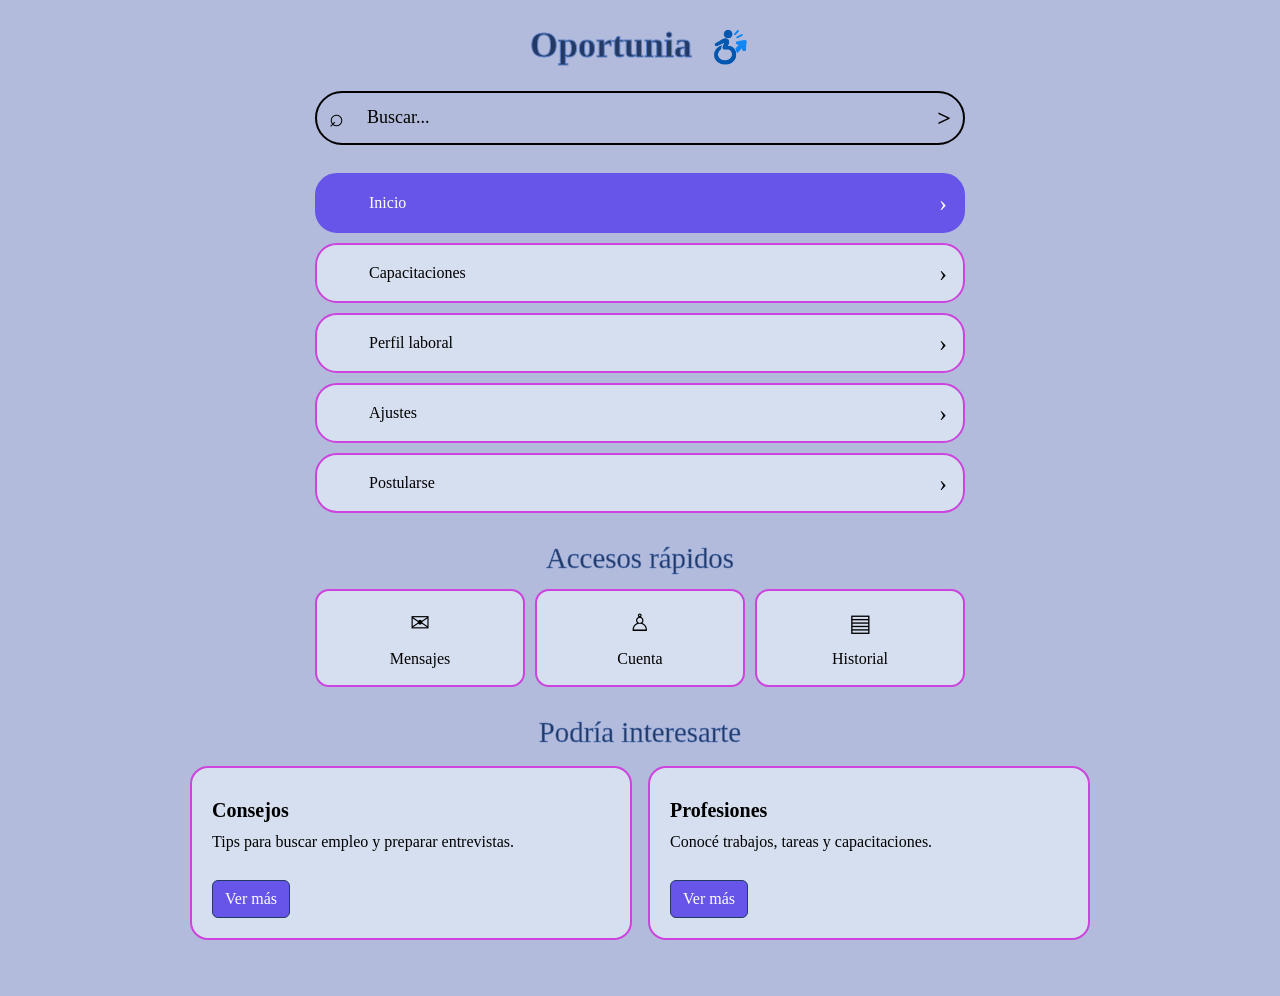
==== commit d0058d0d: "feat: Actualizar inicio de sesión y registro" ====
--- a/index.html
+++ b/index.html
@@ -1,5 +1,4 @@
-﻿
-<!DOCTYPE html>
+﻿<!DOCTYPE html>
 <html lang="es">
 <head>
     <meta charset="UTF-8">
@@ -81,17 +80,9 @@
 </a>
     </a>
 
-    <a href="perfil laboral/perfillaboral.html" class="menu-item">
-        <span>▣</span>
-        <span>Perfil laboral</span>
-        <span class="arrow">›</span>
-    </a>
+   
 
-   <a href="capacitaciones.html" class="menu-item">
-    <span>▤</span>
-    <span>Capacitaciones</span>
-    <span class="arrow">›</span>
-</a>
+   
 
     <a href="ajustes.html" class="menu-item">
         <span></span>
--- a/style.css
+++ b/style.css
@@ -316,11 +316,7 @@
 }
 
 /* =================================
-<<<<<<< HEAD
    CATEGORÍAS
-=======
-   CATEGOR??AS
->>>>>>> dev
 ================================= */
 
 .cap-subtitulo {
@@ -464,11 +460,7 @@
 }
 
 /* =================================
-<<<<<<< HEAD
    DISEÑO RESPONSIVE
-=======
-   DISE??O RESPONSIVE
->>>>>>> dev
 ================================= */
 
 .capacitaciones,
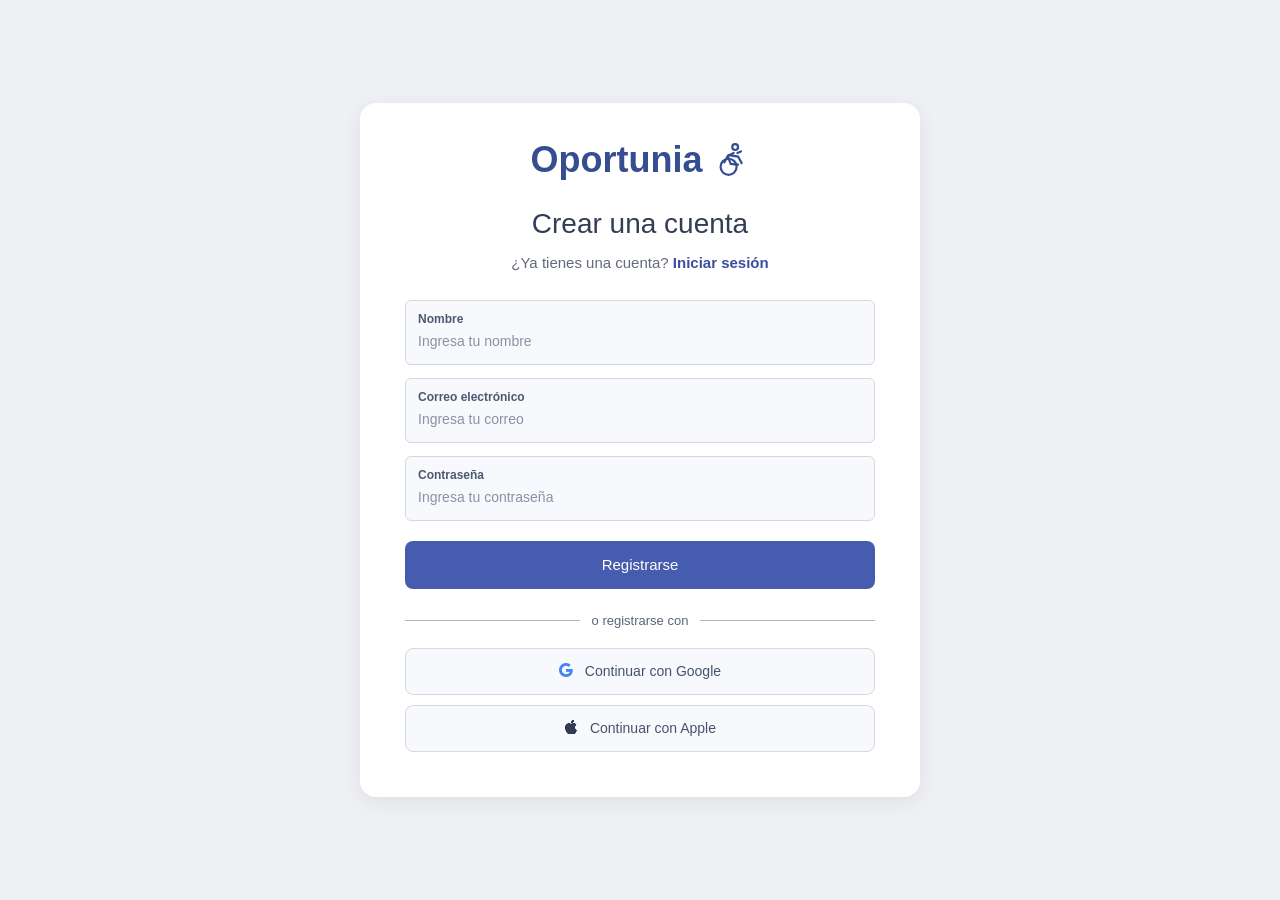
==== commit 307c6f5b: "Actualice registro, iniciar sesión y el home" ====
--- a/index.html
+++ b/index.html
@@ -1,174 +1,15 @@
-﻿<!DOCTYPE html>
+
+<!DOCTYPE html>
 <html lang="es">
 <head>
     <meta charset="UTF-8">
     <meta name="viewport" content="width=device-width, initial-scale=1.0">
+    <title>Oportunia - Bienvenido</title>
 
-    <title>Oportunia - Inicio</title>
-
-    
-    <link
-        href="https://cdn.jsdelivr.net/npm/bootstrap@5.3.8/dist/css/bootstrap.min.css"
-        rel="stylesheet"
-    >
-
-    
-    <link rel="stylesheet" href="style.css">
+    <meta http-equiv="refresh" content="0; url=registrarse.html">
 </head>
-
 <body>
-
-    <main class="home-page container-fluid">
-
-        
-        <header class="app-header d-flex justify-content-center align-items-center">
-
-            <h1 class="app-title mb-0">Oportunia</h1>
-
-            
-            <img
-                src="./img/logo de Oportunia.png"
-                alt="Logo de Oportunia"
-                class="Logo_Oportunia"
-            >
-
-        </header>
-
-        
-        <form class="search-box input-group" role="search">
-
-            <span class="input-group-text search-icon" aria-hidden="true">
-                ⌕
-            </span>
-
-            <input
-                type="search"
-                class="form-control"
-                placeholder="Buscar..."
-                aria-label="Buscar"
-            >
-
-            <button
-                class="btn search-button"
-                type="submit"
-                aria-label="Buscar"
-            >
-                &gt;
-            </button>
-
-        </form>
-
-
-<nav class="main-menu" aria-label="Menú principal">
-    <a href="#" class="menu-item active">
-        <span></span>
-        <span>Inicio</span>
-        <span class="arrow">›</span>
-    </a>
-  <a href="capacitaciones.html" class="menu-item">
-    <span></span>
-    <span>Capacitaciones</span>
-    <span class="arrow">›</span>
-</a>
-
-   
-
-   <a href="./perfil%20laboral/perfillaboral.html" class="menu-item">
-    <span></span>
-    <span>Perfil laboral</span>
-    <span class="arrow">›</span>
-</a>
-    </a>
-
-   
-
-   
-
-    <a href="ajustes.html" class="menu-item">
-        <span></span>
-        <span>Ajustes</span>
-        <span class="arrow">›</span>
-    </a>
-
-    <a href="#" class="menu-item">
-        <span></span>
-        <span>Postularse</span>
-        <span class="arrow">›</span>
-    </a>
-</nav>
-
-
-<section class="quick-access">
-    <h2>Accesos rápidos</h2>
-
-    <div class="quick-grid">
-        <a href="#" class="quick-card">
-            <span>✉</span>
-            <span>Mensajes</span>
-        </a>
-
-        <a href="#" class="quick-card">
-            <span>♙</span>
-            <span>Cuenta</span>
-        </a>
-
-        <a href="#" class="quick-card">
-            <span>▤</span>
-            <span>Historial</span>
-        </a>
-    </div>
-</section>
-
-
-<section class="recommendations">
-    <h2>Podría interesarte</h2>
-
-    <div class="recommendation-grid">
-
-        
-        <article class="recommendation-card card">
-            <div class="card-body">
-                <div class="recommendation-icon" aria-hidden="true">
-                    <i class="bi bi-lightbulb"></i>
-                </div>
-
-                <h3 class="card-title">Consejos</h3>
-
-                <p class="card-text">
-                    Tips para buscar empleo y preparar entrevistas.
-                </p>
-
-                <a href="#" class="btn recommendation-button">
-                    Ver más
-                </a>
-            </div>
-        </article>
-
-        
-        <article class="recommendation-card card">
-            <div class="card-body">
-                <div class="recommendation-icon" aria-hidden="true">
-                    <i class="bi bi-briefcase"></i>
-                </div>
-
-                <h3 class="card-title">Profesiones</h3>
-
-                <p class="card-text">
-                    Conocé trabajos, tareas y capacitaciones.
-                </p>
-
-                <a href="#" class="btn recommendation-button">
-                    Ver más
-                </a>
-            </div>
-        </article>
-
-    </div>
-</section>
-
-
-
-    </main>
-
+    <p>Redirigiendo a Oportunia...</p>
+    <a href="registrarse.html">Crear una cuenta</a>
 </body>
 </html>
